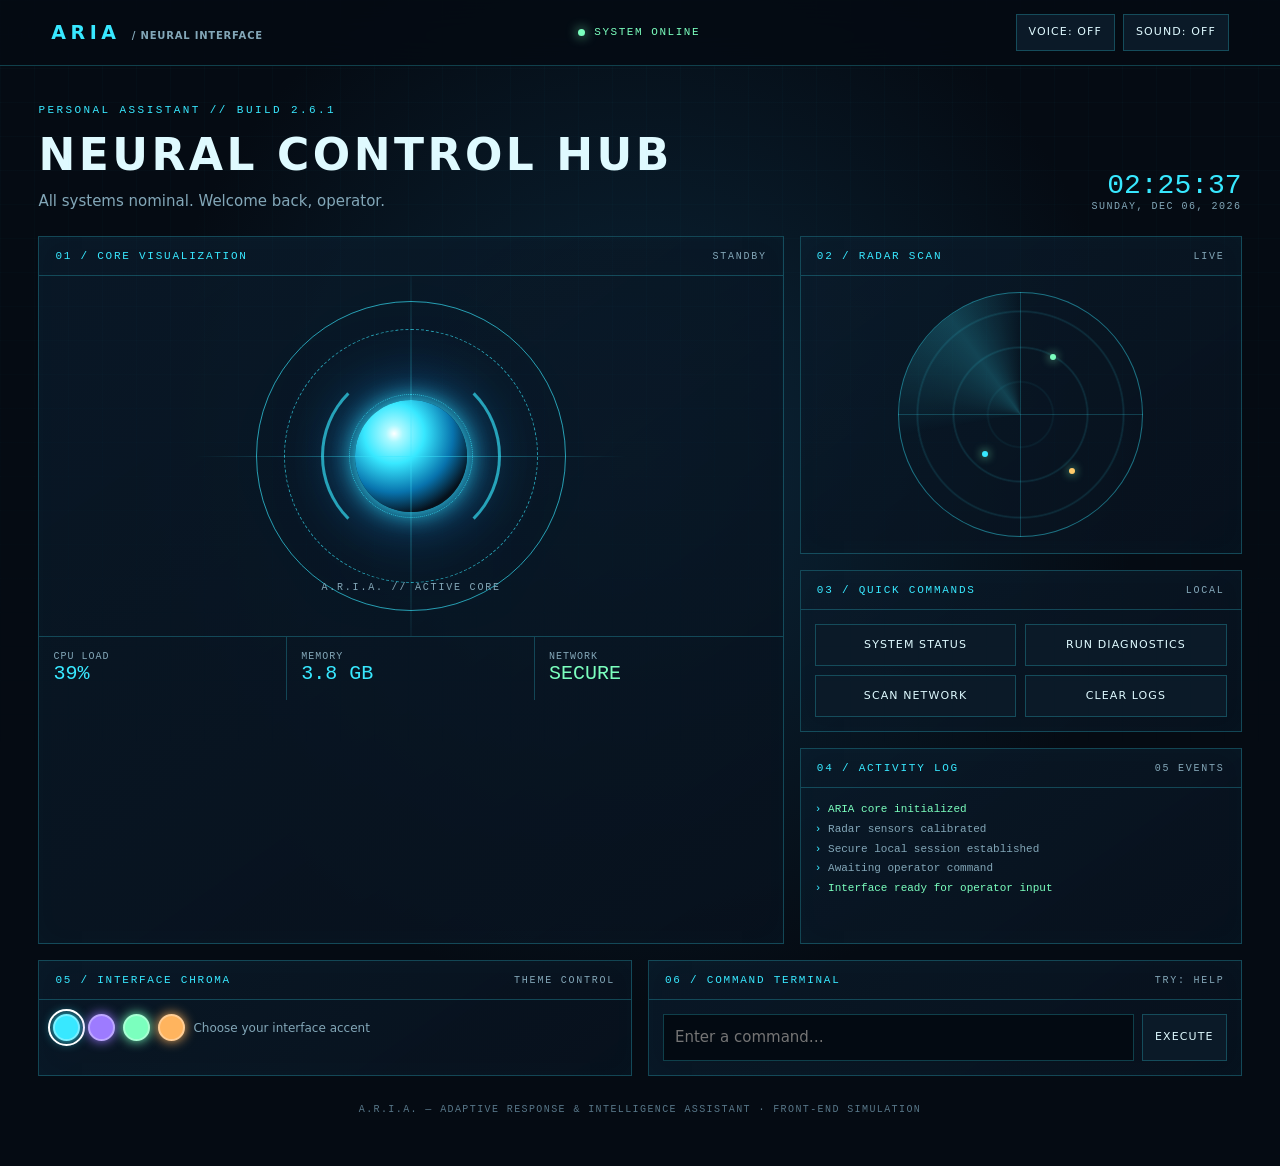
==== projects/aria/index.html @ 25ae06f5 "Add complete ARIA neural interface page" ====
<!doctype html>
<html lang="en">
<head>
<meta charset="utf-8">
<meta name="viewport" content="width=device-width,initial-scale=1">
<meta name="theme-color" content="#050b13">
<title>ARIA — Neural Interface</title>
<style>
:root{--a:#38e8ff;--b:#0a7aff;--bg:#050b13;--panel:rgba(8,22,36,.78);--line:rgba(56,232,255,.24);--muted:#83a7b8;--good:#7bffbe}
*{box-sizing:border-box}html{scroll-behavior:smooth}body{margin:0;min-height:100vh;background:radial-gradient(ellipse at 50% 40%,#0b2639 0,transparent 55%),var(--bg);color:#dffaff;font:15px/1.5 "Segoe UI",system-ui,sans-serif;overflow-x:hidden}body:before{content:"";position:fixed;inset:0;pointer-events:none;background:linear-gradient(rgba(56,232,255,.025) 1px,transparent 1px),linear-gradient(90deg,rgba(56,232,255,.025) 1px,transparent 1px);background-size:34px 34px;mask-image:linear-gradient(to bottom,#000,transparent 90%)}button,input{font:inherit}button{color:inherit;cursor:pointer}a{color:var(--a);text-decoration:none}.top{position:sticky;top:0;z-index:10;display:flex;align-items:center;justify-content:space-between;gap:16px;padding:14px clamp(16px,4vw,54px);border-bottom:1px solid var(--line);background:#050b13d9;backdrop-filter:blur(16px)}.brand{font-weight:900;letter-spacing:.24em;font-size:19px}.brand span{color:var(--a)}.status{display:flex;align-items:center;gap:9px;color:var(--good);font:11px ui-monospace,monospace;letter-spacing:.14em}.dot{width:7px;height:7px;border-radius:50%;background:var(--good);box-shadow:0 0 12px var(--good);animation:blink 1.6s infinite}@keyframes blink{50%{opacity:.3}}.top-actions{display:flex;gap:8px}.btn{border:1px solid var(--line);background:#0b1a28;padding:9px 12px;font-size:11px;letter-spacing:.1em;text-transform:uppercase;transition:.2s}.btn:hover,.btn.active{border-color:var(--a);background:#103044;box-shadow:0 0 18px #38e8ff20}.wrap{max-width:1450px;margin:auto;padding:28px clamp(14px,3vw,42px) 46px}.intro{display:flex;justify-content:space-between;align-items:end;gap:20px;margin:10px 0 24px}.eyebrow{color:var(--a);font:11px ui-monospace,monospace;letter-spacing:.22em}.intro h1{font-size:clamp(26px,4vw,44px);letter-spacing:.08em;margin:6px 0 2px}.intro p{margin:0;color:var(--muted)}.clock{text-align:right;font:clamp(19px,3vw,28px) ui-monospace,monospace;color:var(--a)}.clock small{display:block;color:var(--muted);font-size:10px;letter-spacing:.15em}.layout{display:grid;grid-template-columns:minmax(0,1.35fr) minmax(280px,.8fr);gap:16px}.panel{border:1px solid var(--line);background:linear-gradient(145deg,#0a1b2bc9,#07111de8);box-shadow:inset 0 0 30px #38e8ff05;min-width:0}.ph{display:flex;justify-content:space-between;align-items:center;padding:13px 16px;border-bottom:1px solid var(--line);font:11px ui-monospace,monospace;letter-spacing:.16em;color:var(--a)}.ph span:last-child{color:var(--muted);font-size:10px}.core-area{min-height:360px;display:grid;place-items:center;position:relative;overflow:hidden}.core{width:min(54vw,310px);aspect-ratio:1;border-radius:50%;position:relative;display:grid;place-items:center;filter:drop-shadow(0 0 24px #38e8ff30)}.ring{position:absolute;border:1px solid var(--a);border-radius:50%;inset:0;opacity:.65;animation:spin 24s linear infinite}.r2{inset:9%;border-style:dashed;animation-direction:reverse;animation-duration:19s}.r3{inset:21%;border-width:3px;border-color:transparent var(--a) transparent var(--a);animation-duration:8s}.r4{inset:30%;border-style:dotted;animation-duration:14s}.orb{width:36%;aspect-ratio:1;border-radius:50%;background:radial-gradient(circle at 35% 30%,#fff 0,#aaf8ff 8%,var(--a) 28%,#0873ad 55%,#06111c 76%);box-shadow:0 0 25px var(--a),0 0 75px #0a7aff88;animation:pulse 3s ease-in-out infinite}.cross{position:absolute;width:140%;height:1px;background:linear-gradient(90deg,transparent,var(--a),transparent);opacity:.5}.cross.v{transform:rotate(90deg)}@keyframes spin{to{transform:rotate(360deg)}}@keyframes pulse{50%{transform:scale(1.09);filter:brightness(1.25)}}.core-label{position:absolute;bottom:18px;text-align:center;font:10px ui-monospace,monospace;color:var(--muted);letter-spacing:.18em}.metrics{display:grid;grid-template-columns:repeat(3,1fr);border-top:1px solid var(--line)}.metric{padding:14px;border-right:1px solid var(--line)}.metric:last-child{border:0}.metric small{display:block;color:var(--muted);font:10px ui-monospace,monospace;letter-spacing:.1em}.metric strong{font:20px ui-monospace,monospace;color:var(--a)}.side{display:grid;gap:16px;align-content:start}.radar-wrap{padding:16px;display:grid;place-items:center}.radar{width:min(100%,245px);aspect-ratio:1;border-radius:50%;border:1px solid #38e8ff70;position:relative;overflow:hidden;background:radial-gradient(circle,transparent 18%,#38e8ff10 19%,transparent 20%,transparent 38%,#38e8ff20 39%,transparent 40%,transparent 59%,#38e8ff20 60%,transparent 61%),linear-gradient(90deg,transparent 49.7%,#38e8ff35 50%,transparent 50.3%),linear-gradient(transparent 49.7%,#38e8ff35 50%,transparent 50.3%)}.sweep{position:absolute;inset:0;border-radius:50%;background:conic-gradient(from 0deg,transparent 0 72%,#38e8ff38 90%,transparent 100%);animation:spin 4s linear infinite}.blip{position:absolute;width:6px;height:6px;background:var(--good);border-radius:50%;box-shadow:0 0 10px var(--good)}.blip:nth-child(2){left:62%;top:25%}.blip:nth-child(3){left:34%;top:65%;background:var(--a)}.blip:nth-child(4){left:70%;top:72%;background:#ffca6a}.controls{padding:14px;display:grid;grid-template-columns:1fr 1fr;gap:9px}.controls .btn{min-height:42px}.log{padding:12px 14px;height:155px;overflow:auto;font:11px/1.8 ui-monospace,monospace;color:var(--muted)}.log div:before{content:"› ";color:var(--a)}.log .ok{color:var(--good)}.bottom{display:grid;grid-template-columns:1fr 1fr;gap:16px;margin-top:16px}.theme-row{display:flex;gap:8px;padding:14px;flex-wrap:wrap}.swatch{width:27px;height:27px;border-radius:50%;border:2px solid #ffffff55;background:var(--sw);box-shadow:0 0 12px var(--sw)}.swatch.active{outline:2px solid white;outline-offset:3px}.command{padding:14px;display:flex;gap:8px}.command input{flex:1;min-width:0;background:#030a12;border:1px solid var(--line);padding:11px;color:#e8fcff;outline:none}.command input:focus{border-color:var(--a)}.footer{text-align:center;color:#587789;font:10px ui-monospace,monospace;letter-spacing:.14em;padding:28px 0 0}.toast{position:fixed;bottom:20px;left:50%;transform:translate(-50%,20px);opacity:0;pointer-events:none;background:#102b3b;border:1px solid var(--a);padding:10px 16px;font:12px ui-monospace,monospace;transition:.25s;z-index:20}.toast.show{opacity:1;transform:translate(-50%,0)}@media(max-width:820px){.layout,.bottom{grid-template-columns:1fr}.intro{align-items:start;flex-direction:column}.clock{text-align:left}.core-area{min-height:310px}.core{width:min(65vw,280px)}.status{display:none}}@media(prefers-reduced-motion:reduce){*,*:before,*:after{animation-duration:.01ms!important;animation-iteration-count:1!important;scroll-behavior:auto!important}}
</style>
</head>
<body>
<header class="top"><a class="brand" href="../../index.html">A<span>R</span>IA <span style="font-size:10px;color:#83a7b8;letter-spacing:.08em">/ NEURAL INTERFACE</span></a><div class="status"><i class="dot"></i> SYSTEM ONLINE</div><div class="top-actions"><button class="btn" id="voice">VOICE: OFF</button><button class="btn" id="sound">SOUND: OFF</button></div></header>
<main class="wrap">
<section class="intro"><div><div class="eyebrow">PERSONAL ASSISTANT // BUILD 2.6.1</div><h1>NEURAL CONTROL HUB</h1><p>All systems nominal. Welcome back, operator.</p></div><div class="clock"><span id="time">00:00:00</span><small id="date">INITIALIZING LOCAL CLOCK</small></div></section>
<section class="layout">
<div class="panel"><div class="ph"><span>01 / CORE VISUALIZATION</span><span id="core-status">STANDBY</span></div><div class="core-area"><div class="core"><i class="ring"></i><i class="ring r2"></i><i class="ring r3"></i><i class="ring r4"></i><i class="cross"></i><i class="cross v"></i><div class="orb"></div><div class="core-label">A.R.I.A. // ACTIVE CORE</div></div></div><div class="metrics"><div class="metric"><small>CPU LOAD</small><strong id="cpu">24%</strong></div><div class="metric"><small>MEMORY</small><strong id="mem">3.8 GB</strong></div><div class="metric"><small>NETWORK</small><strong style="color:var(--good)">SECURE</strong></div></div></div>
<aside class="side">
<div class="panel"><div class="ph"><span>02 / RADAR SCAN</span><span>LIVE</span></div><div class="radar-wrap"><div class="radar"><i class="sweep"></i><i class="blip"></i><i class="blip"></i><i class="blip"></i></div></div></div>
<div class="panel"><div class="ph"><span>03 / QUICK COMMANDS</span><span>LOCAL</span></div><div class="controls"><button class="btn" data-cmd="system status">SYSTEM STATUS</button><button class="btn" data-cmd="run diagnostics">RUN DIAGNOSTICS</button><button class="btn" data-cmd="scan network">SCAN NETWORK</button><button class="btn" data-cmd="clear logs">CLEAR LOGS</button></div></div>
<div class="panel"><div class="ph"><span>04 / ACTIVITY LOG</span><span id="log-count">04 EVENTS</span></div><div class="log" id="log"><div class="ok">ARIA core initialized</div><div>Radar sensors calibrated</div><div>Secure local session established</div><div>Awaiting operator command</div></div></div>
</aside>
</section>
<section class="bottom">
<div class="panel"><div class="ph"><span>05 / INTERFACE CHROMA</span><span>THEME CONTROL</span></div><div class="theme-row"><button class="swatch active" style="--sw:#38e8ff" data-color="#38e8ff" aria-label="Cyan theme"></button><button class="swatch" style="--sw:#9d7bff" data-color="#9d7bff" aria-label="Violet theme"></button><button class="swatch" style="--sw:#7bffbe" data-color="#7bffbe" aria-label="Emerald theme"></button><button class="swatch" style="--sw:#ffb45e" data-color="#ffb45e" aria-label="Amber theme"></button><span style="color:var(--muted);font-size:12px;align-self:center">Choose your interface accent</span></div></div>
<div class="panel"><div class="ph"><span>06 / COMMAND TERMINAL</span><span>TRY: HELP</span></div><form class="command" id="cmdform"><input id="cmd" autocomplete="off" placeholder="Enter a command…" aria-label="Command input"><button class="btn" type="submit">EXECUTE</button></form></div>
</section><footer class="footer">A.R.I.A. — ADAPTIVE RESPONSE & INTELLIGENCE ASSISTANT · FRONT-END SIMULATION</footer>
</main><div class="toast" id="toast" role="status"></div>
<script>
(()=>{'use strict';const $=s=>document.querySelector(s);const log=$('#log');let events=4,audio=null,voiceOn=false,recognition=null;
function addLog(msg,ok=false){const row=document.createElement('div');row.textContent=msg;if(ok)row.className='ok';log.appendChild(row);while(log.children.length>30)log.firstChild.remove();log.scrollTop=log.scrollHeight;events++;$('#log-count').textContent=String(log.children.length).padStart(2,'0')+' EVENTS'}
function toast(msg){const t=$('#toast');t.textContent=msg;t.classList.add('show');clearTimeout(toast.timer);toast.timer=setTimeout(()=>t.classList.remove('show'),2300)}
function command(raw){const c=raw.trim().toLowerCase();if(!c)return;if(c==='clear logs'){log.innerHTML='';events=0;$('#log-count').textContent='00 EVENTS';addLog('Log cleared',true);return}if(c==='help'){addLog('Commands: help, system status, run diagnostics, scan network, time, theme cyan/violet/emerald/amber',true);toast('HELP ADDED TO ACTIVITY LOG');return}if(c==='system status'){addLog('All local interface systems operational',true);toast('ALL SYSTEMS NOMINAL');return}if(c==='run diagnostics'){addLog('Diagnostics complete: UI ✓ radar ✓ theme engine ✓',true);toast('DIAGNOSTICS COMPLETE');return}if(c==='scan network'){addLog('Demo scan complete — no network scan performed',true);toast('SIMULATION ONLY: NO NETWORK SCAN');return}if(c==='time'){addLog('Local time: '+new Date().toLocaleTimeString(),true);return}const match=c.match(/^theme (cyan|violet|emerald|amber)$/);if(match){const colors={cyan:'#38e8ff',violet:'#9d7bff',emerald:'#7bffbe',amber:'#ffb45e'};setTheme(colors[match[1]]);addLog('Interface theme changed: '+match[1],true);return}addLog('Unknown command: '+raw+' — type HELP',false);toast('UNKNOWN COMMAND')}
function setTheme(color){document.documentElement.style.setProperty('--a',color);document.querySelectorAll('.swatch').forEach(b=>b.classList.toggle('active',b.dataset.color===color))}
function tick(){const d=new Date();$('#time').textContent=d.toLocaleTimeString('en-GB');$('#date').textContent=d.toLocaleDateString(undefined,{weekday:'long',year:'numeric',month:'short',day:'2-digit'}).toUpperCase();$('#cpu').textContent=(18+Math.floor(Math.random()*28))+'%';$('#mem').textContent=(3.4+Math.random()*.9).toFixed(1)+' GB'}tick();setInterval(tick,1000);
document.querySelectorAll('[data-cmd]').forEach(b=>b.addEventListener('click',()=>command(b.dataset.cmd)));document.querySelectorAll('[data-color]').forEach(b=>b.addEventListener('click',()=>{setTheme(b.dataset.color);addLog('Accent theme updated',true)}));$('#cmdform').addEventListener('submit',e=>{e.preventDefault();const i=$('#cmd');command(i.value);i.value=''});
$('#sound').addEventListener('click',()=>{if(!audio){const AC=window.AudioContext||window.webkitAudioContext;if(!AC){toast('WEB AUDIO NOT SUPPORTED');return}audio=new AC()}if(audio.state==='suspended')audio.resume();const enabled=$('#sound').classList.toggle('active');$('#sound').textContent='SOUND: '+(enabled?'ON':'OFF');if(enabled){const o=audio.createOscillator(),g=audio.createGain();o.type='sine';o.frequency.value=660;g.gain.value=.045;o.connect(g);g.connect(audio.destination);o.start();o.stop(audio.currentTime+.12);addLog('Audio feedback enabled',true)}else addLog('Audio feedback muted')});
$('#voice').addEventListener('click',()=>{const SR=window.SpeechRecognition||window.webkitSpeechRecognition;if(!SR){toast('VOICE INPUT NOT SUPPORTED IN THIS BROWSER');return}if(voiceOn){recognition&&recognition.stop();voiceOn=false;$('#voice').textContent='VOICE: OFF';$('#voice').classList.remove('active');return}recognition=new SR();recognition.lang='en-US';recognition.interimResults=false;recognition.onresult=e=>{const said=e.results[0][0].transcript;$('#cmd').value=said;command(said)};recognition.onerror=()=>toast('VOICE INPUT STOPPED');recognition.onend=()=>{voiceOn=false;$('#voice').textContent='VOICE: OFF';$('#voice').classList.remove('active')};try{recognition.start();voiceOn=true;$('#voice').textContent='VOICE: LISTENING';$('#voice').classList.add('active');addLog('Voice input listening',true)}catch(e){toast('COULD NOT START VOICE INPUT')}});
addLog('Interface ready for operator input',true);
})();
</script>
</body>
</html>
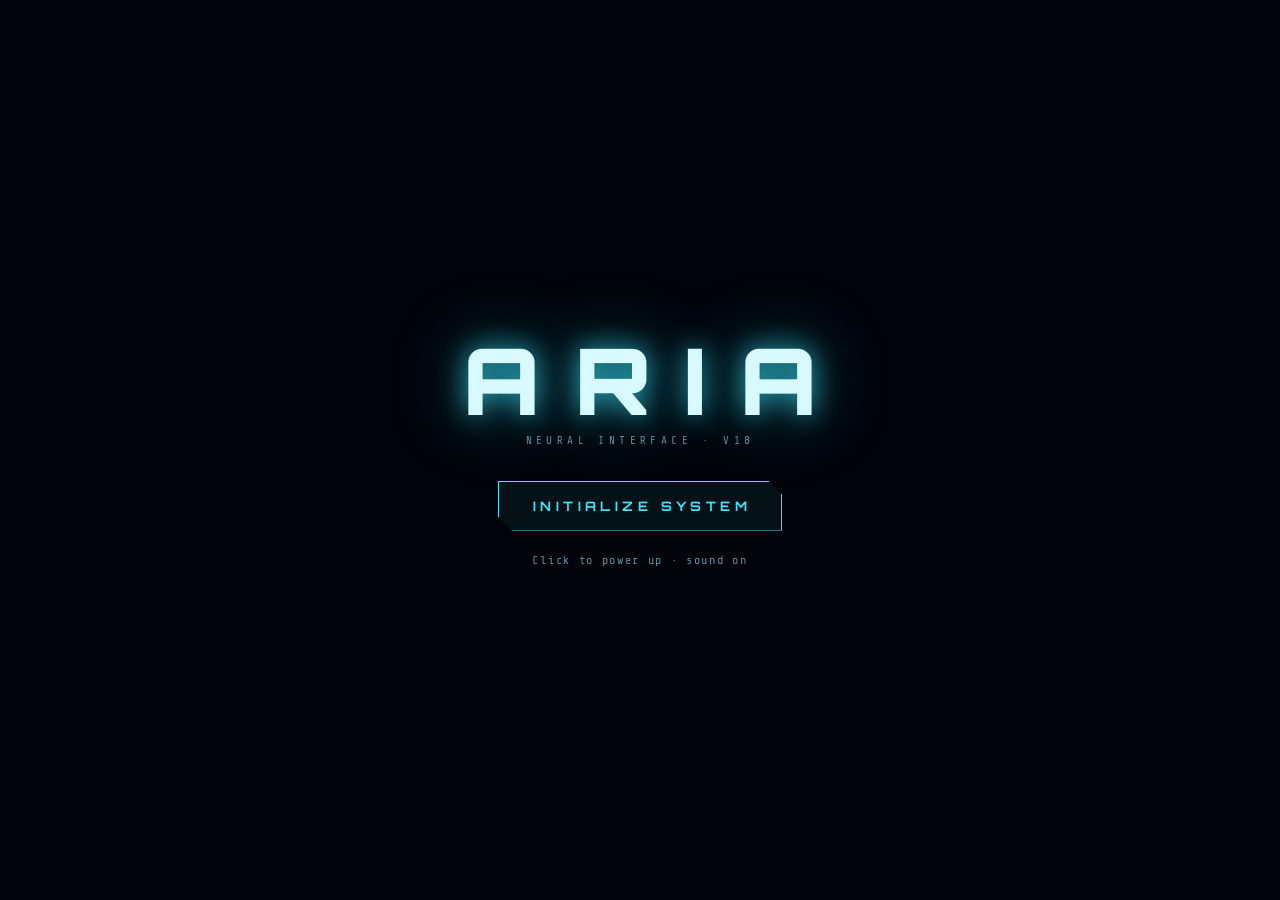
==== commit b062933a: "Replace ARIA project page with full Jarvis HUD source Co-Authored-By: Claude Sonnet 5.5 <noreply@ant" ====
--- a/projects/aria/index.html
+++ b/projects/aria/index.html
@@ -1,44 +1,614 @@
 <!doctype html>
-<html lang="en">
+<html lang="en" data-theme="cyan">
 <head>
 <meta charset="utf-8">
 <meta name="viewport" content="width=device-width,initial-scale=1">
-<meta name="theme-color" content="#050b13">
-<title>ARIA — Neural Interface</title>
+<title>ARIA · Neural Interface</title>
+<link rel="preconnect" href="https://fonts.googleapis.com">
+<link rel="preconnect" href="https://fonts.gstatic.com" crossorigin>
+<link href="https://fonts.googleapis.com/css2?family=Orbitron:wght@500;700;900&family=Rajdhani:wght@400;500;600;700&family=Share+Tech+Mono&display=swap" rel="stylesheet">
 <style>
-:root{--a:#38e8ff;--b:#0a7aff;--bg:#050b13;--panel:rgba(8,22,36,.78);--line:rgba(56,232,255,.24);--muted:#83a7b8;--good:#7bffbe}
-*{box-sizing:border-box}html{scroll-behavior:smooth}body{margin:0;min-height:100vh;background:radial-gradient(ellipse at 50% 40%,#0b2639 0,transparent 55%),var(--bg);color:#dffaff;font:15px/1.5 "Segoe UI",system-ui,sans-serif;overflow-x:hidden}body:before{content:"";position:fixed;inset:0;pointer-events:none;background:linear-gradient(rgba(56,232,255,.025) 1px,transparent 1px),linear-gradient(90deg,rgba(56,232,255,.025) 1px,transparent 1px);background-size:34px 34px;mask-image:linear-gradient(to bottom,#000,transparent 90%)}button,input{font:inherit}button{color:inherit;cursor:pointer}a{color:var(--a);text-decoration:none}.top{position:sticky;top:0;z-index:10;display:flex;align-items:center;justify-content:space-between;gap:16px;padding:14px clamp(16px,4vw,54px);border-bottom:1px solid var(--line);background:#050b13d9;backdrop-filter:blur(16px)}.brand{font-weight:900;letter-spacing:.24em;font-size:19px}.brand span{color:var(--a)}.status{display:flex;align-items:center;gap:9px;color:var(--good);font:11px ui-monospace,monospace;letter-spacing:.14em}.dot{width:7px;height:7px;border-radius:50%;background:var(--good);box-shadow:0 0 12px var(--good);animation:blink 1.6s infinite}@keyframes blink{50%{opacity:.3}}.top-actions{display:flex;gap:8px}.btn{border:1px solid var(--line);background:#0b1a28;padding:9px 12px;font-size:11px;letter-spacing:.1em;text-transform:uppercase;transition:.2s}.btn:hover,.btn.active{border-color:var(--a);background:#103044;box-shadow:0 0 18px #38e8ff20}.wrap{max-width:1450px;margin:auto;padding:28px clamp(14px,3vw,42px) 46px}.intro{display:flex;justify-content:space-between;align-items:end;gap:20px;margin:10px 0 24px}.eyebrow{color:var(--a);font:11px ui-monospace,monospace;letter-spacing:.22em}.intro h1{font-size:clamp(26px,4vw,44px);letter-spacing:.08em;margin:6px 0 2px}.intro p{margin:0;color:var(--muted)}.clock{text-align:right;font:clamp(19px,3vw,28px) ui-monospace,monospace;color:var(--a)}.clock small{display:block;color:var(--muted);font-size:10px;letter-spacing:.15em}.layout{display:grid;grid-template-columns:minmax(0,1.35fr) minmax(280px,.8fr);gap:16px}.panel{border:1px solid var(--line);background:linear-gradient(145deg,#0a1b2bc9,#07111de8);box-shadow:inset 0 0 30px #38e8ff05;min-width:0}.ph{display:flex;justify-content:space-between;align-items:center;padding:13px 16px;border-bottom:1px solid var(--line);font:11px ui-monospace,monospace;letter-spacing:.16em;color:var(--a)}.ph span:last-child{color:var(--muted);font-size:10px}.core-area{min-height:360px;display:grid;place-items:center;position:relative;overflow:hidden}.core{width:min(54vw,310px);aspect-ratio:1;border-radius:50%;position:relative;display:grid;place-items:center;filter:drop-shadow(0 0 24px #38e8ff30)}.ring{position:absolute;border:1px solid var(--a);border-radius:50%;inset:0;opacity:.65;animation:spin 24s linear infinite}.r2{inset:9%;border-style:dashed;animation-direction:reverse;animation-duration:19s}.r3{inset:21%;border-width:3px;border-color:transparent var(--a) transparent var(--a);animation-duration:8s}.r4{inset:30%;border-style:dotted;animation-duration:14s}.orb{width:36%;aspect-ratio:1;border-radius:50%;background:radial-gradient(circle at 35% 30%,#fff 0,#aaf8ff 8%,var(--a) 28%,#0873ad 55%,#06111c 76%);box-shadow:0 0 25px var(--a),0 0 75px #0a7aff88;animation:pulse 3s ease-in-out infinite}.cross{position:absolute;width:140%;height:1px;background:linear-gradient(90deg,transparent,var(--a),transparent);opacity:.5}.cross.v{transform:rotate(90deg)}@keyframes spin{to{transform:rotate(360deg)}}@keyframes pulse{50%{transform:scale(1.09);filter:brightness(1.25)}}.core-label{position:absolute;bottom:18px;text-align:center;font:10px ui-monospace,monospace;color:var(--muted);letter-spacing:.18em}.metrics{display:grid;grid-template-columns:repeat(3,1fr);border-top:1px solid var(--line)}.metric{padding:14px;border-right:1px solid var(--line)}.metric:last-child{border:0}.metric small{display:block;color:var(--muted);font:10px ui-monospace,monospace;letter-spacing:.1em}.metric strong{font:20px ui-monospace,monospace;color:var(--a)}.side{display:grid;gap:16px;align-content:start}.radar-wrap{padding:16px;display:grid;place-items:center}.radar{width:min(100%,245px);aspect-ratio:1;border-radius:50%;border:1px solid #38e8ff70;position:relative;overflow:hidden;background:radial-gradient(circle,transparent 18%,#38e8ff10 19%,transparent 20%,transparent 38%,#38e8ff20 39%,transparent 40%,transparent 59%,#38e8ff20 60%,transparent 61%),linear-gradient(90deg,transparent 49.7%,#38e8ff35 50%,transparent 50.3%),linear-gradient(transparent 49.7%,#38e8ff35 50%,transparent 50.3%)}.sweep{position:absolute;inset:0;border-radius:50%;background:conic-gradient(from 0deg,transparent 0 72%,#38e8ff38 90%,transparent 100%);animation:spin 4s linear infinite}.blip{position:absolute;width:6px;height:6px;background:var(--good);border-radius:50%;box-shadow:0 0 10px var(--good)}.blip:nth-child(2){left:62%;top:25%}.blip:nth-child(3){left:34%;top:65%;background:var(--a)}.blip:nth-child(4){left:70%;top:72%;background:#ffca6a}.controls{padding:14px;display:grid;grid-template-columns:1fr 1fr;gap:9px}.controls .btn{min-height:42px}.log{padding:12px 14px;height:155px;overflow:auto;font:11px/1.8 ui-monospace,monospace;color:var(--muted)}.log div:before{content:"› ";color:var(--a)}.log .ok{color:var(--good)}.bottom{display:grid;grid-template-columns:1fr 1fr;gap:16px;margin-top:16px}.theme-row{display:flex;gap:8px;padding:14px;flex-wrap:wrap}.swatch{width:27px;height:27px;border-radius:50%;border:2px solid #ffffff55;background:var(--sw);box-shadow:0 0 12px var(--sw)}.swatch.active{outline:2px solid white;outline-offset:3px}.command{padding:14px;display:flex;gap:8px}.command input{flex:1;min-width:0;background:#030a12;border:1px solid var(--line);padding:11px;color:#e8fcff;outline:none}.command input:focus{border-color:var(--a)}.footer{text-align:center;color:#587789;font:10px ui-monospace,monospace;letter-spacing:.14em;padding:28px 0 0}.toast{position:fixed;bottom:20px;left:50%;transform:translate(-50%,20px);opacity:0;pointer-events:none;background:#102b3b;border:1px solid var(--a);padding:10px 16px;font:12px ui-monospace,monospace;transition:.25s;z-index:20}.toast.show{opacity:1;transform:translate(-50%,0)}@media(max-width:820px){.layout,.bottom{grid-template-columns:1fr}.intro{align-items:start;flex-direction:column}.clock{text-align:left}.core-area{min-height:310px}.core{width:min(65vw,280px)}.status{display:none}}@media(prefers-reduced-motion:reduce){*,*:before,*:after{animation-duration:.01ms!important;animation-iteration-count:1!important;scroll-behavior:auto!important}}
+:root{
+  --c1:#38e8ff;--c2:#0a7aff;--c3:#d8f9ff;--rgb:56,232,255;
+  --bg:#02060d;--ink:#d8f6ff;--dim:#5f8da0;--panel:rgba(4,18,30,.62);
+  --fd:'Orbitron','Segoe UI',system-ui,sans-serif;
+  --fb:'Rajdhani','Segoe UI',system-ui,sans-serif;
+  --fm:'Share Tech Mono',ui-monospace,Consolas,'Liberation Mono',monospace;
+}
+html[data-theme=amber]{--c1:#ffb43a;--c2:#ff5a2a;--c3:#fff1b8;--rgb:255,180,58;--bg:#0a0502;--ink:#ffefd6;--dim:#a07a4d;--panel:rgba(26,12,4,.62)}
+html[data-theme=emerald]{--c1:#45ffb0;--c2:#14b8a6;--c3:#dcffef;--rgb:69,255,176;--bg:#020a07;--ink:#dcffef;--dim:#4f8f78;--panel:rgba(3,22,16,.62)}
+html[data-theme=crimson]{--c1:#ff4d5e;--c2:#ff9a3d;--c3:#ffd9dc;--rgb:255,77,94;--bg:#0a0305;--ink:#ffe3e6;--dim:#a2616a;--panel:rgba(28,6,10,.62)}
+*{box-sizing:border-box;margin:0}
+html,body{height:100%}
+body{background:var(--bg);color:var(--ink);font-family:var(--fb);font-size:16px;overflow:hidden;-webkit-font-smoothing:antialiased;transition:background .8s}
+body:before{content:"";position:fixed;inset:0;z-index:-3;background:radial-gradient(900px 600px at 50% 46%,rgba(var(--rgb),.13),transparent 65%),radial-gradient(1200px 800px at 50% 120%,rgba(var(--rgb),.08),transparent 60%)}
+#bgc{position:fixed;inset:0;width:100%;height:100%;z-index:-2;pointer-events:none}
+.grid{position:fixed;inset:0;z-index:-2;pointer-events:none;background-image:linear-gradient(rgba(var(--rgb),.05) 1px,transparent 1px),linear-gradient(90deg,rgba(var(--rgb),.05) 1px,transparent 1px);background-size:48px 48px;-webkit-mask-image:radial-gradient(ellipse at center,#000 20%,transparent 75%);mask-image:radial-gradient(ellipse at center,#000 20%,transparent 75%);animation:gridmove 14s linear infinite}
+@keyframes gridmove{to{background-position:48px 48px,48px 48px}}
+.vig{position:fixed;inset:0;z-index:40;pointer-events:none;background:radial-gradient(ellipse at center,transparent 55%,rgba(0,0,0,.62))}
+.scan{position:fixed;inset:0;z-index:41;pointer-events:none;opacity:.5;background:repeating-linear-gradient(0deg,rgba(0,0,0,.22) 0 1px,transparent 1px 3px)}
+.scan:after{content:"";position:absolute;left:0;right:0;height:140px;top:-140px;background:linear-gradient(180deg,transparent,rgba(var(--rgb),.07),transparent);animation:scanline 7s linear infinite}
+@keyframes scanline{to{top:100%}}
+.frame i{position:fixed;width:46px;height:46px;z-index:42;pointer-events:none;border:2px solid var(--c1);filter:drop-shadow(0 0 6px var(--c1));opacity:.85}
+.frame .tl{left:10px;top:10px;border-right:0;border-bottom:0}.frame .tr{right:10px;top:10px;border-left:0;border-bottom:0}
+.frame .bl{left:10px;bottom:10px;border-right:0;border-top:0}.frame .br{right:10px;bottom:10px;border-left:0;border-top:0}
+
+/* boot */
+#boot{position:fixed;inset:0;z-index:100;background:#01040a;display:grid;place-items:center;transition:opacity 1s ease,visibility 1s}
+#boot.gone{opacity:0;visibility:hidden;pointer-events:none}
+.bwrap{text-align:center;width:min(520px,88vw)}
+.blogo{font:900 clamp(44px,9vw,92px)/1 var(--fd);letter-spacing:.38em;padding-left:.38em;color:var(--c3);text-shadow:0 0 28px rgba(var(--rgb),.8),0 0 80px rgba(var(--rgb),.4);animation:flick 3.2s infinite}
+@keyframes flick{0%,92%,100%{opacity:1}93%{opacity:.5}94%{opacity:1}96%{opacity:.7}}
+.bsub{font:500 11px var(--fm);letter-spacing:.4em;color:var(--dim);margin:8px 0 34px;text-transform:uppercase}
+#init{font:700 13px var(--fd);letter-spacing:.34em;padding:16px 30px 16px 34px;color:var(--c1);background:rgba(var(--rgb),.06);border:1px solid var(--c1);cursor:pointer;position:relative;clip-path:polygon(0 0,calc(100% - 14px) 0,100% 14px,100% 100%,14px 100%,0 calc(100% - 14px));animation:pulseb 2s ease-in-out infinite;transition:background .2s,color .2s}
+#init:hover{background:var(--c1);color:#001018}
+@keyframes pulseb{50%{box-shadow:0 0 30px rgba(var(--rgb),.5)}}
+#blog{display:none;text-align:left;font:13px/1.9 var(--fm);color:var(--c1);min-height:200px;margin-top:6px}
+#blog div{opacity:0;animation:fadel .3s forwards}
+#blog b{color:#7dffb0;font-weight:400}
+@keyframes fadel{to{opacity:1}}
+.bbar{display:none;height:3px;background:rgba(var(--rgb),.15);margin-top:14px}
+.bbar i{display:block;height:100%;width:0;background:var(--c1);box-shadow:0 0 14px var(--c1)}
+.bhint{margin-top:22px;font:12px var(--fm);color:var(--dim);letter-spacing:.14em}
+
+/* hud shell */
+.hud{height:100vh;height:100dvh;display:flex;flex-direction:column;padding:18px 26px 16px;gap:12px;opacity:0;visibility:hidden}
+.hud.in{opacity:1;visibility:visible}
+.top{display:flex;align-items:center;gap:18px;padding:0 6px;height:46px;flex:none}
+.brand{display:flex;align-items:baseline;gap:12px}
+.brand b{font:900 22px var(--fd);letter-spacing:.3em;color:var(--c3);text-shadow:0 0 14px rgba(var(--rgb),.7)}
+.brand span{font:11px var(--fm);letter-spacing:.3em;color:var(--dim)}
+.top .mid{flex:1;height:1px;background:linear-gradient(90deg,rgba(var(--rgb),.6),rgba(var(--rgb),.05));position:relative}
+.top .mid:after{content:"";position:absolute;left:0;top:-1px;width:70px;height:3px;background:var(--c1);box-shadow:0 0 12px var(--c1);animation:slide 4s ease-in-out infinite alternate}
+@keyframes slide{to{left:calc(100% - 70px)}}
+.clock{font:700 20px var(--fd);letter-spacing:.14em;color:var(--c1);text-shadow:0 0 10px rgba(var(--rgb),.6)}
+.date{font:12px var(--fm);color:var(--dim);letter-spacing:.2em;text-align:right}
+.ctl{display:flex;align-items:center;gap:8px}
+.tbtn{font:600 11px var(--fd);letter-spacing:.16em;color:var(--c1);background:rgba(var(--rgb),.06);border:1px solid rgba(var(--rgb),.4);padding:7px 11px;cursor:pointer;transition:.2s;text-transform:uppercase}
+.tbtn:hover{background:rgba(var(--rgb),.22);box-shadow:0 0 14px rgba(var(--rgb),.4)}
+.tbtn.off{color:var(--dim);border-color:rgba(var(--rgb),.18)}
+input[type=range]{-webkit-appearance:none;appearance:none;width:80px;height:3px;background:rgba(var(--rgb),.25);outline:none}
+input[type=range]::-webkit-slider-thumb{-webkit-appearance:none;width:12px;height:12px;background:var(--c1);box-shadow:0 0 10px var(--c1);cursor:pointer}
+input[type=range]::-moz-range-thumb{width:12px;height:12px;border:0;border-radius:0;background:var(--c1);box-shadow:0 0 10px var(--c1)}
+.dots{display:flex;gap:6px}
+.dots i{width:14px;height:14px;cursor:pointer;border:1px solid transparent;transition:.2s}
+.dots i.act,.dots i:hover{border-color:#fff;transform:scale(1.15)}
+.dots i[data-t=cyan]{background:#38e8ff}.dots i[data-t=amber]{background:#ffb43a}.dots i[data-t=emerald]{background:#45ffb0}.dots i[data-t=crimson]{background:#ff4d5e}
+
+.main{flex:1;min-height:0;display:grid;grid-template-columns:minmax(250px,320px) minmax(0,1fr) minmax(250px,320px);gap:16px}
+.col{display:flex;flex-direction:column;gap:12px;min-height:0;overflow-y:auto;overflow-x:hidden;scrollbar-width:none;padding:2px}
+.col::-webkit-scrollbar{display:none}
+.panel{position:relative;flex:none;padding:12px 14px 12px;background:linear-gradient(180deg,rgba(var(--rgb),.08),transparent 45%),var(--panel);border:1px solid rgba(var(--rgb),.28);backdrop-filter:blur(8px);-webkit-backdrop-filter:blur(8px);clip-path:polygon(0 0,calc(100% - 16px) 0,100% 16px,100% 100%,16px 100%,0 calc(100% - 16px))}
+.panel:before{content:"";position:absolute;left:0;top:0;width:34px;height:2px;background:var(--c1);box-shadow:0 0 10px var(--c1)}
+.panel.grow{flex:1;min-height:150px;display:flex;flex-direction:column}
+.ph{display:flex;justify-content:space-between;align-items:center;font:700 10.5px var(--fd);letter-spacing:.28em;color:var(--c1);margin-bottom:10px;text-transform:uppercase}
+.ph small{font:11px var(--fm);letter-spacing:.1em;color:var(--dim)}
+.hud.in .panel{animation:panelin .9s cubic-bezier(.2,.8,.2,1) both;animation-delay:calc(var(--i,0)*.13s + .15s)}
+@keyframes panelin{from{opacity:0;transform:translateX(var(--dx,-30px)) scale(.94);filter:blur(6px)}}
+.col.right .panel{--dx:30px}
+.hud.in .top,.hud.in .cmd{animation:fadedown .8s ease both}
+.hud.in .cmd{animation-name:fadeup;animation-delay:.5s}
+@keyframes fadedown{from{opacity:0;transform:translateY(-16px)}}
+@keyframes fadeup{from{opacity:0;transform:translateY(16px)}}
+
+.gauges{display:grid;grid-template-columns:repeat(4,1fr);gap:6px}
+.g{position:relative;text-align:center}
+.g svg{width:100%;transform:rotate(-90deg);display:block}
+.g circle{fill:none;stroke-width:5}
+.g .bg{stroke:rgba(var(--rgb),.14)}
+.g .fg{stroke:var(--c1);stroke-linecap:round;stroke-dasharray:213.6;stroke-dashoffset:213.6;filter:drop-shadow(0 0 4px var(--c1));transition:stroke-dashoffset .9s ease}
+.g b{position:absolute;left:0;right:0;top:27%;font:700 14px var(--fd);color:var(--c3)}
+.g span{font:600 10px var(--fd);letter-spacing:.14em;color:var(--dim)}
+.rows{font:13px/1.85 var(--fm);color:var(--ink)}
+.rows div{display:flex;justify-content:space-between;border-bottom:1px dashed rgba(var(--rgb),.14)}
+.rows div span:first-child{color:var(--dim)}
+.rows div span:last-child{color:var(--c1)}
+#spark{width:100%;height:56px;display:block;margin-top:8px}
+.mods{list-style:none;padding:0;font:600 13.5px var(--fb);letter-spacing:.08em}
+.mods li{display:flex;align-items:center;gap:10px;padding:4px 0;color:var(--ink)}
+.mods li:before{content:"";width:8px;height:8px;background:var(--c1);box-shadow:0 0 8px var(--c1);animation:blink 2.4s ease-in-out infinite}
+.mods li:nth-child(2n):before{animation-delay:.6s}.mods li:nth-child(3n):before{animation-delay:1.2s}
+.mods li em{margin-left:auto;font:11px var(--fm);font-style:normal;color:#7dffb0}
+@keyframes blink{50%{opacity:.25}}
+.foot{font:11px var(--fm);color:var(--dim);margin-top:6px}
+
+.center{position:relative;display:flex;flex-direction:column;align-items:center;justify-content:center;min-height:0;gap:4px}
+.reactor{position:relative;width:min(100%,calc(100vh - 250px),680px);aspect-ratio:1;max-height:100%}
+.reactor svg,.reactor canvas{position:absolute;inset:0;width:100%;height:100%}
+.hud.in .reactor{animation:reactorin 1.6s cubic-bezier(.2,.8,.2,1) both .1s}
+@keyframes reactorin{from{opacity:0;transform:scale(.55) rotate(-40deg);filter:blur(12px)}}
+.ring{fill:none;stroke:var(--c1);filter:drop-shadow(0 0 5px rgba(var(--rgb),.8))}
+.spin{transform-box:fill-box;transform-origin:center;animation:spin 60s linear infinite}
+.spin.rev{animation-direction:reverse}
+.s20{animation-duration:20s}.s30{animation-duration:30s}.s45{animation-duration:45s}.s80{animation-duration:80s}.s140{animation-duration:140s}
+@keyframes spin{to{transform:rotate(360deg)}}
+.core{animation:corepulse 3.6s ease-in-out infinite;transform-box:fill-box;transform-origin:center}
+@keyframes corepulse{50%{transform:scale(1.06);filter:brightness(1.25)}}
+.rtext{position:absolute;inset:0;display:grid;place-content:center;text-align:center;pointer-events:none}
+.rtext b{font:900 clamp(22px,3.4vw,40px) var(--fd);letter-spacing:.42em;padding-left:.42em;color:#fff;text-shadow:0 0 18px var(--c1),0 0 40px var(--c1)}
+.rtext span{font:12px var(--fm);letter-spacing:.3em;color:#fff;margin-top:8px;text-transform:uppercase;text-shadow:0 0 6px #000,0 0 14px #000,0 0 3px #000}
+.greet{text-align:center;font:600 clamp(13px,1.4vw,17px) var(--fd);letter-spacing:.3em;color:var(--c1);text-transform:uppercase;text-shadow:0 0 12px rgba(var(--rgb),.6);min-height:24px}
+.greet small{display:block;font:12px var(--fm);letter-spacing:.2em;color:var(--dim);margin-top:4px;text-transform:none}
+
+canvas.cv{width:100%;display:block}
+#radar,#holo{aspect-ratio:1;max-height:210px;margin:0 auto}
+.panel.holo.pop{animation:holopop 1.2s ease}
+@keyframes holopop{30%{box-shadow:0 0 40px rgba(var(--rgb),.7)}}
+#log{flex:1;min-height:0;overflow-y:auto;font:13.5px/1.55 var(--fm);padding-right:4px;scrollbar-width:thin;scrollbar-color:rgba(var(--rgb),.4) transparent}
+#log .ln{margin-bottom:6px;word-wrap:break-word}
+#log .who{color:var(--c1)}
+#log .u .who{color:#ffd36a}
+#log .u{color:var(--dim)}
+
+.cmd{flex:none;display:flex;align-items:center;gap:12px;padding:10px 14px;background:linear-gradient(180deg,rgba(var(--rgb),.08),transparent),var(--panel);border:1px solid rgba(var(--rgb),.3);backdrop-filter:blur(8px);position:relative;clip-path:polygon(0 0,calc(100% - 14px) 0,100% 14px,100% 100%,14px 100%,0 calc(100% - 14px))}
+.cmd .pr{font:700 16px var(--fd);color:var(--c1)}
+#cin{flex:1;min-width:0;background:transparent;border:0;outline:0;color:var(--c3);font:17px var(--fm);letter-spacing:.06em;caret-color:var(--c1)}
+#cin::placeholder{color:var(--dim)}
+.chips{display:flex;gap:6px;flex-wrap:wrap}
+.chip{font:600 11px var(--fd);letter-spacing:.14em;padding:7px 11px;color:var(--c1);background:rgba(var(--rgb),.05);border:1px solid rgba(var(--rgb),.35);cursor:pointer;transition:.2s}
+.chip:hover{background:var(--c1);color:#00131a;box-shadow:0 0 16px rgba(var(--rgb),.6)}
+.mic{width:40px;height:40px;flex:none;display:grid;place-items:center;border:1px solid var(--c1);background:rgba(var(--rgb),.07);cursor:pointer;color:var(--c1);position:relative;border-radius:50%;transition:.2s}
+.mic svg{width:18px;height:18px}
+.mic:hover{background:rgba(var(--rgb),.25)}
+.mic.on{background:var(--c1);color:#00131a;animation:micp 1.1s ease-in-out infinite}
+@keyframes micp{50%{box-shadow:0 0 0 10px rgba(var(--rgb),.0),0 0 24px var(--c1)}}
+
+body.alert{--c1:#ff3040;--rgb:255,48,64;--c3:#ffd0d4}
+body.alert:after{content:"";position:fixed;inset:0;z-index:60;pointer-events:none;box-shadow:inset 0 0 140px rgba(255,30,50,.65);animation:alertf .7s ease-in-out infinite alternate}
+@keyframes alertf{from{opacity:.2}to{opacity:1}}
+#toast{position:fixed;left:50%;bottom:92px;transform:translate(-50%,20px);opacity:0;z-index:90;padding:10px 20px;background:rgba(2,12,20,.92);border:1px solid var(--c1);color:var(--c3);font:13px var(--fm);letter-spacing:.1em;transition:.4s;pointer-events:none}
+#toast.show{opacity:1;transform:translate(-50%,0)}
+
+@media(max-height:840px) and (min-width:1181px){#radar,#holo{max-height:132px}.gauges{gap:2px}.panel{padding:10px 12px}.mods li{padding:2px 0}.rows{line-height:1.6}.reactor{width:min(100%,calc(100vh - 220px),680px)}}
+@media(max-width:1180px){
+  body{overflow:auto}
+  .hud{height:auto;min-height:100dvh}
+  .main{grid-template-columns:1fr 1fr;display:grid}
+  .center{grid-column:1/-1;order:-1}
+  .reactor{width:min(92vw,560px)}
+  .col{overflow:visible}
+}
+@media(max-width:760px){
+  .hud{padding:14px 12px}
+  .main{grid-template-columns:1fr}
+  .top{height:auto;flex-wrap:wrap;gap:10px}.top .mid,.date{display:none}
+  .ctl{flex-wrap:wrap}
+  .cmd{flex-wrap:wrap}.chips{order:3;width:100%}
+  .brand span{display:none}
+}
+@media(prefers-reduced-motion:reduce){*,*:before,*:after{animation-duration:.01ms!important;animation-iteration-count:1!important;transition-duration:.01ms!important}}
 </style>
 </head>
 <body>
-<header class="top"><a class="brand" href="../../index.html">A<span>R</span>IA <span style="font-size:10px;color:#83a7b8;letter-spacing:.08em">/ NEURAL INTERFACE</span></a><div class="status"><i class="dot"></i> SYSTEM ONLINE</div><div class="top-actions"><button class="btn" id="voice">VOICE: OFF</button><button class="btn" id="sound">SOUND: OFF</button></div></header>
-<main class="wrap">
-<section class="intro"><div><div class="eyebrow">PERSONAL ASSISTANT // BUILD 2.6.1</div><h1>NEURAL CONTROL HUB</h1><p>All systems nominal. Welcome back, operator.</p></div><div class="clock"><span id="time">00:00:00</span><small id="date">INITIALIZING LOCAL CLOCK</small></div></section>
-<section class="layout">
-<div class="panel"><div class="ph"><span>01 / CORE VISUALIZATION</span><span id="core-status">STANDBY</span></div><div class="core-area"><div class="core"><i class="ring"></i><i class="ring r2"></i><i class="ring r3"></i><i class="ring r4"></i><i class="cross"></i><i class="cross v"></i><div class="orb"></div><div class="core-label">A.R.I.A. // ACTIVE CORE</div></div></div><div class="metrics"><div class="metric"><small>CPU LOAD</small><strong id="cpu">24%</strong></div><div class="metric"><small>MEMORY</small><strong id="mem">3.8 GB</strong></div><div class="metric"><small>NETWORK</small><strong style="color:var(--good)">SECURE</strong></div></div></div>
-<aside class="side">
-<div class="panel"><div class="ph"><span>02 / RADAR SCAN</span><span>LIVE</span></div><div class="radar-wrap"><div class="radar"><i class="sweep"></i><i class="blip"></i><i class="blip"></i><i class="blip"></i></div></div></div>
-<div class="panel"><div class="ph"><span>03 / QUICK COMMANDS</span><span>LOCAL</span></div><div class="controls"><button class="btn" data-cmd="system status">SYSTEM STATUS</button><button class="btn" data-cmd="run diagnostics">RUN DIAGNOSTICS</button><button class="btn" data-cmd="scan network">SCAN NETWORK</button><button class="btn" data-cmd="clear logs">CLEAR LOGS</button></div></div>
-<div class="panel"><div class="ph"><span>04 / ACTIVITY LOG</span><span id="log-count">04 EVENTS</span></div><div class="log" id="log"><div class="ok">ARIA core initialized</div><div>Radar sensors calibrated</div><div>Secure local session established</div><div>Awaiting operator command</div></div></div>
-</aside>
-</section>
-<section class="bottom">
-<div class="panel"><div class="ph"><span>05 / INTERFACE CHROMA</span><span>THEME CONTROL</span></div><div class="theme-row"><button class="swatch active" style="--sw:#38e8ff" data-color="#38e8ff" aria-label="Cyan theme"></button><button class="swatch" style="--sw:#9d7bff" data-color="#9d7bff" aria-label="Violet theme"></button><button class="swatch" style="--sw:#7bffbe" data-color="#7bffbe" aria-label="Emerald theme"></button><button class="swatch" style="--sw:#ffb45e" data-color="#ffb45e" aria-label="Amber theme"></button><span style="color:var(--muted);font-size:12px;align-self:center">Choose your interface accent</span></div></div>
-<div class="panel"><div class="ph"><span>06 / COMMAND TERMINAL</span><span>TRY: HELP</span></div><form class="command" id="cmdform"><input id="cmd" autocomplete="off" placeholder="Enter a command…" aria-label="Command input"><button class="btn" type="submit">EXECUTE</button></form></div>
-</section><footer class="footer">A.R.I.A. — ADAPTIVE RESPONSE & INTELLIGENCE ASSISTANT · FRONT-END SIMULATION</footer>
-</main><div class="toast" id="toast" role="status"></div>
+<canvas id="bgc"></canvas>
+<div class="grid"></div><div class="vig"></div><div class="scan"></div>
+<div class="frame"><i class="tl"></i><i class="tr"></i><i class="bl"></i><i class="br"></i></div>
+
+<div id="boot">
+  <div class="bwrap">
+    <div class="blogo">ARIA</div>
+    <div class="bsub">Neural interface &middot; v18</div>
+    <button id="init" type="button">INITIALIZE SYSTEM</button>
+    <div class="bhint" id="bhint">Click to power up &middot; sound on</div>
+    <div id="blog"></div>
+    <div class="bbar" id="bbar"><i></i></div>
+  </div>
+</div>
+
+<div class="hud" id="hud">
+  <header class="top">
+    <div class="brand"><b>ARIA</b><span>NEURAL INTERFACE</span></div>
+    <div class="mid"></div>
+    <div><div class="clock" id="clock">00:00:00</div><div class="date" id="date">--</div></div>
+    <div class="ctl">
+      <button class="tbtn" id="bSnd" type="button" data-snd>SND ON</button>
+      <input type="range" id="vol" min="0" max="100" value="60" aria-label="Volume">
+      <button class="tbtn" id="bVoice" type="button" data-snd>VOICE ON</button>
+      <button class="tbtn" id="bAmb" type="button" data-snd>AMBIENT ON</button>
+      <div class="dots" id="dots"><i data-t="cyan" class="act" title="Cyan"></i><i data-t="amber" title="Amber"></i><i data-t="emerald" title="Emerald"></i><i data-t="crimson" title="Crimson"></i></div>
+      <button class="tbtn" id="bFs" type="button" data-snd>FULL</button>
+    </div>
+  </header>
+
+  <main class="main">
+    <section class="col left">
+      <div class="panel" style="--i:0"><div class="ph">System core <small>LIVE + SIM*</small></div>
+        <div class="gauges" id="gauges">
+          <div class="g" data-k="cpu"><svg viewBox="0 0 80 80"><circle class="bg" cx="40" cy="40" r="34"/><circle class="fg" cx="40" cy="40" r="34"/></svg><b>0</b><span>CPU*</span></div>
+          <div class="g" data-k="mem"><svg viewBox="0 0 80 80"><circle class="bg" cx="40" cy="40" r="34"/><circle class="fg" cx="40" cy="40" r="34"/></svg><b>0</b><span>MEM*</span></div>
+          <div class="g" data-k="net"><svg viewBox="0 0 80 80"><circle class="bg" cx="40" cy="40" r="34"/><circle class="fg" cx="40" cy="40" r="34"/></svg><b>0</b><span>NET*</span></div>
+          <div class="g" data-k="pwr"><svg viewBox="0 0 80 80"><circle class="bg" cx="40" cy="40" r="34"/><circle class="fg" cx="40" cy="40" r="34"/></svg><b>0</b><span>PWR</span></div>
+        </div>
+        <canvas id="spark" class="cv"></canvas>
+      </div>
+      <div class="panel" style="--i:1"><div class="ph">Telemetry <small id="tz">--</small></div>
+        <div class="rows" id="rows"></div>
+        <div class="foot">* simulated values</div>
+      </div>
+      <div class="panel" style="--i:2"><div class="ph">Diagnostics <small>7/7</small></div>
+        <ul class="mods">
+          <li>Neural core<em>ONLINE</em></li><li>Audio synth<em>ONLINE</em></li><li>Voice engine<em id="mVoice">ONLINE</em></li>
+          <li>Hologram<em>ONLINE</em></li><li>Memory bank<em>ONLINE</em></li><li>Security<em>ARMED</em></li><li>Uplink<em id="mNet">ONLINE</em></li>
+        </ul>
+      </div>
+    </section>
+
+    <section class="center">
+      <div class="reactor" id="reactor">
+        <svg viewBox="-300 -300 600 600" aria-hidden="true">
+          <defs>
+            <radialGradient id="coreg"><stop offset="0" stop-color="#fff"/><stop offset=".25" stop-color="var(--c3)"/><stop offset=".6" stop-color="var(--c1)"/><stop offset="1" stop-color="var(--c2)" stop-opacity=".1"/></radialGradient>
+          </defs>
+          <g class="spin s140"><circle class="ring" r="288" stroke-width="1" stroke-dasharray="2 8" opacity=".6"/></g>
+          <g class="spin s80" id="ticks"></g>
+          <g class="spin rev s45"><circle class="ring" r="236" stroke-width="9" stroke-dasharray="150 40 60 40 220 40 30 60" opacity=".55"/></g>
+          <g class="spin s30"><circle class="ring" r="214" stroke-width="2" stroke-dasharray="3 6" opacity=".8"/></g>
+          <g class="spin rev s20"><circle class="ring" r="150" stroke-width="3" stroke-dasharray="60 30 10 30" opacity=".9"/></g>
+          <g class="spin s30"><circle cx="0" cy="-214" r="5" fill="var(--c1)" style="filter:drop-shadow(0 0 8px var(--c1))"/><circle cx="0" cy="214" r="3" fill="var(--c3)"/></g>
+          <g class="spin rev s45"><path d="M-12 -262 L12 -262 L0 -246 Z" fill="var(--c1)" opacity=".9"/><path d="M-12 262 L12 262 L0 246 Z" fill="var(--c1)" opacity=".9"/><path d="M-262 -12 L-262 12 L-246 0 Z" fill="var(--c1)" opacity=".9"/><path d="M262 -12 L262 12 L246 0 Z" fill="var(--c1)" opacity=".9"/></g>
+          <circle class="ring" r="118" stroke-width="1.5" opacity=".7"/>
+          <g class="spin rev s20"><polygon class="ring" points="0,-104 90,52 -90,52" stroke-width="1.5" opacity=".6"/></g>
+          <g class="spin s30"><polygon class="ring" points="0,104 90,-52 -90,-52" stroke-width="1.5" opacity=".6"/></g>
+          <circle class="core" r="78" fill="url(#coreg)"/>
+          <circle class="ring" r="82" stroke-width="2"/>
+        </svg>
+        <canvas id="wave"></canvas>
+        <div class="rtext"><b>ARIA</b><span id="rstat">All systems nominal</span></div>
+      </div>
+      <div class="greet" id="greet">Standing by<small>Say HELP or press / to type a command</small></div>
+    </section>
+
+    <section class="col right">
+      <div class="panel" style="--i:0"><div class="ph">Radar <small id="rinfo">SWEEP</small></div><canvas id="radar" class="cv"></canvas></div>
+      <div class="panel holo" id="holoPanel" style="--i:1"><div class="ph">Hologram <small>DRAG TO ROTATE</small></div><canvas id="holo" class="cv"></canvas></div>
+      <div class="panel grow" style="--i:2"><div class="ph">Command log <small id="lcount">0</small></div><div id="log"></div></div>
+    </section>
+  </main>
+
+  <footer class="cmd">
+    <div class="pr">&gt;_</div>
+    <input id="cin" type="text" placeholder="Type a command  (help, status, scan, hologram, theme, alert...)" autocomplete="off" spellcheck="false" aria-label="Command">
+    <div class="chips" id="chips">
+      <button class="chip" type="button" data-c="status" data-snd>STATUS</button>
+      <button class="chip" type="button" data-c="scan" data-snd>SCAN</button>
+      <button class="chip" type="button" data-c="hologram" data-snd>HOLOGRAM</button>
+      <button class="chip" type="button" data-c="theme" data-snd>THEME</button>
+      <button class="chip" type="button" data-c="alert" data-snd>ALERT</button>
+      <button class="chip" type="button" data-c="help" data-snd>HELP</button>
+    </div>
+    <button class="mic" id="mic" type="button" aria-label="Voice input" data-snd><svg viewBox="0 0 24 24" fill="none" stroke="currentColor" stroke-width="2" stroke-linecap="round"><rect x="9" y="3" width="6" height="12" rx="3"/><path d="M5 11a7 7 0 0 0 14 0M12 18v3"/></svg></button>
+  </footer>
+</div>
+<div id="toast"></div>
+
 <script>
-(()=>{'use strict';const $=s=>document.querySelector(s);const log=$('#log');let events=4,audio=null,voiceOn=false,recognition=null;
-function addLog(msg,ok=false){const row=document.createElement('div');row.textContent=msg;if(ok)row.className='ok';log.appendChild(row);while(log.children.length>30)log.firstChild.remove();log.scrollTop=log.scrollHeight;events++;$('#log-count').textContent=String(log.children.length).padStart(2,'0')+' EVENTS'}
-function toast(msg){const t=$('#toast');t.textContent=msg;t.classList.add('show');clearTimeout(toast.timer);toast.timer=setTimeout(()=>t.classList.remove('show'),2300)}
-function command(raw){const c=raw.trim().toLowerCase();if(!c)return;if(c==='clear logs'){log.innerHTML='';events=0;$('#log-count').textContent='00 EVENTS';addLog('Log cleared',true);return}if(c==='help'){addLog('Commands: help, system status, run diagnostics, scan network, time, theme cyan/violet/emerald/amber',true);toast('HELP ADDED TO ACTIVITY LOG');return}if(c==='system status'){addLog('All local interface systems operational',true);toast('ALL SYSTEMS NOMINAL');return}if(c==='run diagnostics'){addLog('Diagnostics complete: UI ✓ radar ✓ theme engine ✓',true);toast('DIAGNOSTICS COMPLETE');return}if(c==='scan network'){addLog('Demo scan complete — no network scan performed',true);toast('SIMULATION ONLY: NO NETWORK SCAN');return}if(c==='time'){addLog('Local time: '+new Date().toLocaleTimeString(),true);return}const match=c.match(/^theme (cyan|violet|emerald|amber)$/);if(match){const colors={cyan:'#38e8ff',violet:'#9d7bff',emerald:'#7bffbe',amber:'#ffb45e'};setTheme(colors[match[1]]);addLog('Interface theme changed: '+match[1],true);return}addLog('Unknown command: '+raw+' — type HELP',false);toast('UNKNOWN COMMAND')}
-function setTheme(color){document.documentElement.style.setProperty('--a',color);document.querySelectorAll('.swatch').forEach(b=>b.classList.toggle('active',b.dataset.color===color))}
-function tick(){const d=new Date();$('#time').textContent=d.toLocaleTimeString('en-GB');$('#date').textContent=d.toLocaleDateString(undefined,{weekday:'long',year:'numeric',month:'short',day:'2-digit'}).toUpperCase();$('#cpu').textContent=(18+Math.floor(Math.random()*28))+'%';$('#mem').textContent=(3.4+Math.random()*.9).toFixed(1)+' GB'}tick();setInterval(tick,1000);
-document.querySelectorAll('[data-cmd]').forEach(b=>b.addEventListener('click',()=>command(b.dataset.cmd)));document.querySelectorAll('[data-color]').forEach(b=>b.addEventListener('click',()=>{setTheme(b.dataset.color);addLog('Accent theme updated',true)}));$('#cmdform').addEventListener('submit',e=>{e.preventDefault();const i=$('#cmd');command(i.value);i.value=''});
-$('#sound').addEventListener('click',()=>{if(!audio){const AC=window.AudioContext||window.webkitAudioContext;if(!AC){toast('WEB AUDIO NOT SUPPORTED');return}audio=new AC()}if(audio.state==='suspended')audio.resume();const enabled=$('#sound').classList.toggle('active');$('#sound').textContent='SOUND: '+(enabled?'ON':'OFF');if(enabled){const o=audio.createOscillator(),g=audio.createGain();o.type='sine';o.frequency.value=660;g.gain.value=.045;o.connect(g);g.connect(audio.destination);o.start();o.stop(audio.currentTime+.12);addLog('Audio feedback enabled',true)}else addLog('Audio feedback muted')});
-$('#voice').addEventListener('click',()=>{const SR=window.SpeechRecognition||window.webkitSpeechRecognition;if(!SR){toast('VOICE INPUT NOT SUPPORTED IN THIS BROWSER');return}if(voiceOn){recognition&&recognition.stop();voiceOn=false;$('#voice').textContent='VOICE: OFF';$('#voice').classList.remove('active');return}recognition=new SR();recognition.lang='en-US';recognition.interimResults=false;recognition.onresult=e=>{const said=e.results[0][0].transcript;$('#cmd').value=said;command(said)};recognition.onerror=()=>toast('VOICE INPUT STOPPED');recognition.onend=()=>{voiceOn=false;$('#voice').textContent='VOICE: OFF';$('#voice').classList.remove('active')};try{recognition.start();voiceOn=true;$('#voice').textContent='VOICE: LISTENING';$('#voice').classList.add('active');addLog('Voice input listening',true)}catch(e){toast('COULD NOT START VOICE INPUT')}});
-addLog('Interface ready for operator input',true);
+(()=>{
+'use strict';
+const $=s=>document.querySelector(s);
+const USER='Azan';
+const store={get(k,d){try{const v=localStorage.getItem(k);return v===null?d:v}catch(e){return d}},set(k,v){try{localStorage.setItem(k,v)}catch(e){}}};
+const reduce=matchMedia('(prefers-reduced-motion: reduce)').matches;
+
+/* ============ SOUND ENGINE (Web Audio, no files) ============ */
+const snd={
+  ctx:null,vol:+store.get('aria-vol',60)/100,muted:store.get('aria-mute','0')==='1',last:{},hum:null,streamIv:null,
+  init(){
+    if(this.ctx){if(this.ctx.state==='suspended')this.ctx.resume();return}
+    const AC=window.AudioContext||window.webkitAudioContext;if(!AC)return;
+    const c=this.ctx=new AC();
+    this.master=c.createGain();this.master.gain.value=this.muted?0:this.vol;
+    this.comp=c.createDynamicsCompressor();this.comp.threshold.value=-18;this.comp.knee.value=24;this.comp.ratio.value=6;this.comp.attack.value=.003;this.comp.release.value=.25;
+    this.analyser=c.createAnalyser();this.analyser.fftSize=256;this.analyser.smoothingTimeConstant=.8;
+    this.dry=c.createGain();this.conv=c.createConvolver();this.conv.buffer=this.impulse(2.2);this.wetOut=c.createGain();this.wetOut.gain.value=.55;
+    this.dry.connect(this.comp);this.conv.connect(this.wetOut);this.wetOut.connect(this.comp);
+    this.comp.connect(this.master);this.master.connect(this.analyser);this.analyser.connect(c.destination);
+    const len=c.sampleRate*2;this.nbuf=c.createBuffer(1,len,c.sampleRate);const d=this.nbuf.getChannelData(0);for(let i=0;i<len;i++)d[i]=Math.random()*2-1;
+    if(c.state==='suspended')c.resume();
+  },
+  impulse(sec){const c=this.ctx,len=c.sampleRate*sec|0,b=c.createBuffer(2,len,c.sampleRate);for(let ch=0;ch<2;ch++){const d=b.getChannelData(ch);for(let i=0;i<len;i++)d[i]=(Math.random()*2-1)*Math.pow(1-i/len,2.6)}return b},
+  setVol(v){this.vol=v;store.set('aria-vol',Math.round(v*100));if(this.master)this.master.gain.setTargetAtTime(this.muted?0:v,this.ctx.currentTime,.05)},
+  setMute(m){this.muted=m;store.set('aria-mute',m?'1':'0');if(this.master)this.master.gain.setTargetAtTime(m?0:this.vol,this.ctx.currentTime,.05)},
+  route(n,wet,pan,panTo,dur,t){
+    const c=this.ctx;let out=n;
+    if(pan||panTo!=null){if(c.createStereoPanner){const p=c.createStereoPanner();p.pan.setValueAtTime(pan||0,t);if(panTo!=null)p.pan.linearRampToValueAtTime(panTo,t+dur);n.connect(p);out=p}}
+    out.connect(this.dry);
+    if(wet>0){const s=c.createGain();s.gain.value=wet;out.connect(s);s.connect(this.conv)}
+  },
+  tone(o){
+    const c=this.ctx;if(!c)return;
+    const {f=440,to=null,type='sine',dur=.1,gain=.1,a=.005,r=null,pan=0,panTo=null,wet=.1,when=0,lp=null,det=0}=o;
+    const t=c.currentTime+when,rel=r==null?dur*.6:r;
+    const os=c.createOscillator(),g=c.createGain();os.type=type;os.frequency.setValueAtTime(f,t);if(to)os.frequency.exponentialRampToValueAtTime(to,t+dur);os.detune.value=det;
+    g.gain.setValueAtTime(.0001,t);g.gain.exponentialRampToValueAtTime(gain,t+a);g.gain.exponentialRampToValueAtTime(.0001,t+dur+rel);
+    let n=os;
+    if(lp){const fl=c.createBiquadFilter();fl.type='lowpass';fl.frequency.setValueAtTime(lp[0],t);fl.frequency.exponentialRampToValueAtTime(lp[1],t+dur);os.connect(fl);n=fl}
+    n.connect(g);this.route(g,wet,pan,panTo,dur,t);
+    os.start(t);os.stop(t+dur+rel+.05);os.onended=()=>{try{g.disconnect()}catch(e){}};
+  },
+  noise(o){
+    const c=this.ctx;if(!c)return;
+    const {dur=.2,gain=.1,type='bandpass',f=1000,to=null,q=1,when=0,wet=.1,pan=0}=o;const t=c.currentTime+when;
+    const s=c.createBufferSource();s.buffer=this.nbuf;s.loop=true;
+    const fl=c.createBiquadFilter();fl.type=type;fl.Q.value=q;fl.frequency.setValueAtTime(f,t);if(to)fl.frequency.exponentialRampToValueAtTime(to,t+dur);
+    const g=c.createGain();g.gain.setValueAtTime(.0001,t);g.gain.exponentialRampToValueAtTime(gain,t+Math.min(.06,dur*.3));g.gain.exponentialRampToValueAtTime(.0001,t+dur);
+    s.connect(fl);fl.connect(g);this.route(g,wet,pan,null,dur,t);s.start(t);s.stop(t+dur+.05);s.onended=()=>{try{g.disconnect()}catch(e){}};
+  },
+  play(name){
+    if(!this.ctx||this.muted)return;
+    const gaps={hover:70,click:40,tick:42},now=performance.now();
+    if(gaps[name]&&now-(this.last[name]||0)<gaps[name])return;this.last[name]=now;
+    const S=this.S[name];if(S)S.call(this);
+  },
+  S:{
+    boot(){
+      this.tone({f:55,to:880,type:'sawtooth',dur:2,gain:.05,a:.4,r:.4,lp:[200,8000],wet:.25});
+      this.tone({f:40,to:28,type:'sine',dur:1.2,gain:.3,a:.02,r:.6,wet:.05});
+      this.noise({dur:1.6,gain:.05,type:'highpass',f:2000,to:9000,when:.3,wet:.4});
+      [220,262,330,392,494,660].forEach((f,i)=>this.tone({f,type:'triangle',dur:.09,gain:.07,when:1.55+i*.09,wet:.4,pan:(i%2?.4:-.4)}));
+      this.tone({f:1320,type:'sine',dur:.5,gain:.06,when:2.15,wet:.6,r:.8});
+      this.tone({f:1760,type:'sine',dur:.5,gain:.04,when:2.2,wet:.6,r:.8});
+    },
+    hover(){this.tone({f:1800*(1+(Math.random()-.5)*.06),type:'sine',dur:.04,gain:.035,wet:.02,a:.004})},
+    click(){this.tone({f:880,type:'triangle',dur:.09,gain:.07,wet:.1});this.tone({f:1320,type:'triangle',dur:.09,gain:.06,when:.045,wet:.1});this.noise({dur:.02,gain:.05,type:'highpass',f:6000,wet:0})},
+    confirm(){this.tone({f:660,type:'triangle',dur:.14,gain:.08,wet:.35});this.tone({f:830,type:'triangle',dur:.14,gain:.08,when:.14,wet:.35,r:.3})},
+    deny(){this.tone({f:220,type:'square',dur:.18,gain:.05,lp:[1200,1200],wet:.15});this.tone({f:165,type:'square',dur:.18,gain:.05,when:.2,lp:[1200,1200],wet:.15})},
+    scan(){this.tone({f:300,to:2400,type:'sawtooth',dur:.7,gain:.045,a:.08,lp:[500,5000],pan:-1,panTo:1,wet:.3});this.noise({dur:.7,gain:.04,f:600,to:3500,q:4,pan:-.5,wet:.2})},
+    listenOn(){this.tone({f:660,to:990,type:'sine',dur:.25,gain:.07,wet:.4});this.tone({f:990,type:'sine',dur:.12,gain:.05,when:.22,wet:.4})},
+    listenOff(){this.tone({f:990,to:660,type:'sine',dur:.25,gain:.07,wet:.4})},
+    holoOpen(){this.noise({dur:.7,gain:.12,f:400,to:4000,q:1.5,wet:.35});this.tone({f:1760,type:'sine',dur:.4,gain:.05,when:.5,wet:.6,r:.7})},
+    holoClose(){this.noise({dur:.7,gain:.12,f:4000,to:400,q:1.5,wet:.35})},
+    alert(){for(let k=0;k<3;k++)for(let i=0;i<3;i++)this.tone({f:1000,type:'sawtooth',dur:.08,gain:.05,r:.02,when:k*.65+i*.14,lp:[3000,3000],wet:.1})},
+    speakStart(){this.tone({f:990,type:'sine',dur:.07,gain:.05,wet:.3})},
+    speakEnd(){this.tone({f:660,type:'sine',dur:.1,gain:.05,wet:.3})},
+    tick(){this.tone({f:2400+Math.random()*600,type:'sine',dur:.012,gain:.012,wet:0,a:.002,r:.01})}
+  },
+  ambient(on){
+    const c=this.ctx;if(!c)return;const t=c.currentTime;
+    if(on&&!this.hum){
+      const o1=c.createOscillator(),o2=c.createOscillator(),fl=c.createBiquadFilter(),g=c.createGain(),lfo=c.createOscillator(),lg=c.createGain();
+      o1.type=o2.type='sawtooth';o1.frequency.value=55;o2.frequency.value=55.4;fl.type='lowpass';fl.frequency.value=300;lfo.frequency.value=.2;lg.gain.value=90;
+      lfo.connect(lg);lg.connect(fl.frequency);g.gain.setValueAtTime(.0001,t);g.gain.exponentialRampToValueAtTime(.03,t+1.5);
+      o1.connect(fl);o2.connect(fl);fl.connect(g);g.connect(this.dry);[o1,o2,lfo].forEach(x=>x.start());this.hum={o:[o1,o2,lfo],g};
+    }else if(!on&&this.hum){
+      const h=this.hum;h.g.gain.cancelScheduledValues(t);h.g.gain.setValueAtTime(Math.max(h.g.gain.value,.0001),t);h.g.gain.exponentialRampToValueAtTime(.0001,t+1.2);h.o.forEach(x=>x.stop(t+1.3));this.hum=null;
+    }
+  },
+  stream(ms){
+    if(!this.ctx)return;clearInterval(this.streamIv);const N=[880,1046,1318,1568,1760,2093,2637,3136];const end=performance.now()+ms;
+    this.streamIv=setInterval(()=>{if(performance.now()>end){clearInterval(this.streamIv);return}if(!this.muted&&Math.random()<.75)this.tone({f:N[Math.random()*N.length|0],type:'sine',dur:.03,gain:.02,pan:Math.random()*2-1,wet:.15})},95);
+  }
+};
+
+/* ============ STATE & HELPERS ============ */
+const st={cpu:30,mem:44,net:48,pwr:100,energy:0,eT:0,radarFast:0,holoFast:0,voice:store.get('aria-voice','1')==='1',amb:store.get('aria-amb','1')==='1'};
+let RGB='56,232,255';
+const readRGB=()=>{RGB=getComputedStyle(document.body).getPropertyValue('--rgb').trim()||getComputedStyle(document.documentElement).getPropertyValue('--rgb').trim()};
+const toast=m=>{const t=$('#toast');t.textContent=m;t.classList.add('show');clearTimeout(toast._t);toast._t=setTimeout(()=>t.classList.remove('show'),2200)};
+const fit=c=>{const w=c.clientWidth||300,h=c.clientHeight||300,d=Math.min(2,devicePixelRatio||1);c.width=w*d;c.height=h*d;const x=c.getContext('2d');x.setTransform(d,0,0,d,0,0);return{ctx:x,w,h}};
+const pad=n=>String(n).padStart(2,'0');
+
+/* ============ CLOCK / GREETING ============ */
+const greeting=()=>{const h=new Date().getHours();return h<5?'Good evening':h<12?'Good morning':h<17?'Good afternoon':'Good evening'};
+function tickClock(){
+  const d=new Date();$('#clock').textContent=pad(d.getHours())+':'+pad(d.getMinutes())+':'+pad(d.getSeconds());
+  $('#date').textContent=d.toLocaleDateString('en-GB',{weekday:'short',day:'2-digit',month:'short',year:'numeric'}).toUpperCase();
+}
+tickClock();setInterval(tickClock,1000);
+$('#tz').textContent=(Intl.DateTimeFormat().resolvedOptions().timeZone||'LOCAL').toUpperCase();
+
+/* ============ TELEMETRY ============ */
+const nav=navigator,conn=nav.connection||{};
+function rows(){
+  const mem=performance&&performance.memory?Math.round(performance.memory.usedJSHeapSize/1048576)+' MB':'n/a';
+  const arr=[['CORES',(nav.hardwareConcurrency||'?')+' logical'],['DEVICE MEM',(nav.deviceMemory?nav.deviceMemory+' GB':'n/a')],['JS HEAP',mem],['NETWORK',nav.onLine?(conn.effectiveType||'online').toUpperCase():'OFFLINE'],['PLATFORM',(nav.platform||'web').slice(0,14).toUpperCase()],['DISPLAY',innerWidth+' x '+innerHeight]];
+  $('#rows').innerHTML=arr.map(a=>'<div><span>'+a[0]+'</span><span>'+a[1]+'</span></div>').join('');
+  $('#mNet').textContent=nav.onLine?'ONLINE':'OFFLINE';
+}
+rows();addEventListener('resize',rows);addEventListener('online',rows);addEventListener('offline',rows);
+if(nav.getBattery)nav.getBattery().then(b=>{const u=()=>{st.pwr=Math.round(b.level*100)};u();b.addEventListener('levelchange',u)}).catch(()=>{});
+const gEls={};document.querySelectorAll('.g').forEach(g=>gEls[g.dataset.k]={b:g.querySelector('b'),f:g.querySelector('.fg')});
+const walk=(v,lo,hi,s)=>Math.max(lo,Math.min(hi,v+(Math.random()-.5)*s));
+const hist=Array(60).fill(30);
+function updGauges(){
+  st.cpu=walk(st.cpu+(st.eT?6:0)*.3,14,st.eT?82:58,9);
+  st.net=walk(st.net,20,80,12);
+  st.mem=walk(st.mem,36,52,4);
+  const v={cpu:st.cpu,mem:st.mem,net:st.net,pwr:st.pwr};
+  for(const k in v){const e=gEls[k];e.b.textContent=Math.round(v[k]);e.f.style.strokeDashoffset=(213.6*(1-Math.max(0,Math.min(100,v[k]))/100)).toFixed(1)}
+}
+setInterval(updGauges,900);
+setInterval(()=>{hist.push(st.cpu+(Math.random()-.5)*8);hist.shift()},250);
+
+/* ============ LOG / SPEECH ============ */
+const log=$('#log');let chain=Promise.resolve(),lc=0;
+function speak(t){
+  if(!st.voice||!window.speechSynthesis)return;
+  try{const u=new SpeechSynthesisUtterance(t);u.rate=1;u.pitch=.8;u.volume=Math.max(.2,snd.muted?0:Math.min(1,snd.vol+.3));const vs=speechSynthesis.getVoices();const v=vs.find(x=>/en-(GB|US)/i.test(x.lang)&&/male|daniel|google uk english male|david|alex/i.test(x.name))||vs.find(x=>/^en/i.test(x.lang));if(v)u.voice=v;speechSynthesis.speak(u)}catch(e){}
+}
+function addLine(cls,who){const d=document.createElement('div');d.className='ln '+cls;d.innerHTML='<span class="who">'+who+' &rsaquo;</span> <span class="tx"></span>';log.appendChild(d);while(log.children.length>60)log.removeChild(log.firstChild);lc++;$('#lcount').textContent=lc;return d.querySelector('.tx')}
+function say(text,o={}){
+  chain=chain.then(()=>new Promise(res=>{
+    const tx=addLine('a','ARIA');let i=0;st.eT=1;$('#rstat').textContent='Speaking';snd.play('speakStart');if(o.speak!==false)speak(text);
+    const iv=setInterval(()=>{tx.textContent+=text[i++]||'';if(i%3===0)snd.play('tick');log.scrollTop=log.scrollHeight;
+      if(i>=text.length){clearInterval(iv);st.eT=0;$('#rstat').textContent='All systems nominal';snd.play('speakEnd');setTimeout(res,160)}},reduce?2:17);
+  }));
+}
+function userLine(t){const tx=addLine('u','YOU');tx.textContent=t;log.scrollTop=log.scrollHeight}
+
+/* ============ COMMANDS ============ */
+const themes=['cyan','amber','emerald','crimson'];
+function setTheme(t,quiet){
+  document.documentElement.dataset.theme=t;store.set('aria-theme',t);document.querySelectorAll('#dots i').forEach(i=>i.classList.toggle('act',i.dataset.t===t));
+  readRGB();if(!quiet)snd.play('confirm');
+}
+const jokes=['Why do programmers prefer dark mode? Because light attracts bugs.','A SQL query walks into a bar, sees two tables and asks: may I join you?','There are ten kinds of people: those who understand binary and those who do not.'];
+function handle(raw){
+  const c=raw.trim().toLowerCase();if(!c)return;
+  userLine(raw.trim());
+  const m=re=>re.test(c);
+  if(m(/^(help|\?|commands)$/)){snd.play('confirm');say('Available commands: status, scan, hologram, theme, alert, time, date, ambient, voice, mute, unmute, volume up, volume down, joke, clear. Or ask who I am.')}
+  else if(m(/status|diagnos|report/)){snd.play('confirm');say('Core online. CPU '+Math.round(st.cpu)+' percent, memory '+Math.round(st.mem)+' percent, '+(nav.hardwareConcurrency||'unknown')+' logical cores, network '+(nav.onLine?'connected':'offline')+'. All modules nominal.')}
+  else if(m(/scan|sweep|radar/)){snd.play('scan');snd.stream(2800);st.radarFast=performance.now()+3000;$('#rinfo').textContent='SCANNING';setTimeout(()=>$('#rinfo').textContent='SWEEP',3000);say('Initiating area scan. ...Scan complete. '+(3+Math.random()*6|0)+' objects tracked, zero hostile signatures.')}
+  else if(m(/holo/)){snd.play('holoOpen');st.holoFast=performance.now()+4000;const p=$('#holoPanel');p.classList.remove('pop');void p.offsetWidth;p.classList.add('pop');say('Hologram projector engaged. Rendering sphere model.')}
+  else if(m(/theme|colou?r/)){const mt=themes.find(t=>c.includes(t));const t=mt||themes[(themes.indexOf(document.documentElement.dataset.theme)+1)%themes.length];setTheme(t);say('Interface theme set to '+t+'.')}
+  else if(m(/alert|lockdown|red alert/)){document.body.classList.add('alert');readRGB();snd.play('alert');say('Alert mode engaged. This is only a drill.',{speak:true});setTimeout(()=>{document.body.classList.remove('alert');readRGB()},4500)}
+  else if(m(/^time|what.*time/)){say('The time is '+new Date().toLocaleTimeString('en-GB',{hour:'2-digit',minute:'2-digit'})+'.')}
+  else if(m(/date|today|day is/)){say('Today is '+new Date().toLocaleDateString('en-GB',{weekday:'long',day:'numeric',month:'long',year:'numeric'})+'.')}
+  else if(m(/ambient|hum/)){setAmb(!/off|stop/.test(c));say('Ambient field '+(st.amb?'enabled':'disabled')+'.')}
+  else if(m(/voice|speak/)){setVoice(!/off|stop|mute/.test(c));say('Voice output '+(st.voice?'enabled':'disabled')+'.',{speak:st.voice})}
+  else if(m(/unmute/)){snd.setMute(false);syncSnd();snd.play('confirm');say('Audio restored.')}
+  else if(m(/^mute|silence/)){say('Audio muted.',{speak:false});snd.setMute(true);syncSnd()}
+  else if(m(/volume (up|louder)|louder/)){snd.setVol(Math.min(1,snd.vol+.15));syncSnd();snd.play('confirm');say('Volume at '+Math.round(snd.vol*100)+' percent.')}
+  else if(m(/volume (down|lower)|quieter/)){snd.setVol(Math.max(0,snd.vol-.15));syncSnd();snd.play('confirm');say('Volume at '+Math.round(snd.vol*100)+' percent.')}
+  else if(m(/joke/)){say(jokes[Math.random()*jokes.length|0])}
+  else if(m(/clear|cls/)){log.innerHTML='';lc=0;$('#lcount').textContent=0;snd.play('click')}
+  else if(m(/who are you|your name|introduce/)){say('I am ARIA, your neural interface. Built for speed, style and a little bit of cinema.')}
+  else if(m(/^(hi|hello|hey|salam|assalam)/)){say(greeting()+', '+USER+'. How may I assist?')}
+  else if(m(/thank/)){say('Always a pleasure, '+USER+'.')}
+  else{snd.play('deny');say('Command not recognised. Say help to list available commands.')}
+}
+
+/* ============ CONTROLS ============ */
+const bS=$('#bSnd'),bV=$('#bVoice'),bA=$('#bAmb');
+function syncSnd(){bS.textContent=snd.muted?'SND OFF':'SND ON';bS.classList.toggle('off',snd.muted);$('#vol').value=Math.round(snd.vol*100)}
+function setVoice(on){st.voice=on;store.set('aria-voice',on?'1':'0');bV.textContent=on?'VOICE ON':'VOICE OFF';bV.classList.toggle('off',!on);$('#mVoice').textContent=on?'ONLINE':'MUTED';if(!on&&window.speechSynthesis)speechSynthesis.cancel()}
+function setAmb(on){st.amb=on;store.set('aria-amb',on?'1':'0');bA.textContent=on?'AMBIENT ON':'AMBIENT OFF';bA.classList.toggle('off',!on);snd.ambient(on)}
+bS.onclick=()=>{snd.setMute(!snd.muted);syncSnd();snd.play('click')};
+bV.onclick=()=>{setVoice(!st.voice);snd.play('click')};
+bA.onclick=()=>{setAmb(!st.amb);snd.play('click')};
+$('#vol').oninput=e=>{snd.setVol(e.target.value/100)};
+$('#vol').onchange=()=>snd.play('confirm');
+$('#bFs').onclick=()=>{snd.play('click');try{document.fullscreenElement?document.exitFullscreen():document.documentElement.requestFullscreen()}catch(e){}};
+document.querySelectorAll('#dots i').forEach(i=>i.onclick=()=>setTheme(i.dataset.t));
+document.querySelectorAll('#chips .chip').forEach(b=>b.onclick=()=>{snd.play('click');handle(b.dataset.c)});
+const cin=$('#cin');
+cin.addEventListener('keydown',e=>{if(e.key==='Enter'){snd.play('click');handle(cin.value);cin.value=''}if(e.key==='Escape')cin.blur()});
+cin.addEventListener('input',()=>snd.play('tick'));
+addEventListener('keydown',e=>{if(e.key==='/'&&document.activeElement!==cin&&$('#boot').classList.contains('gone')){e.preventDefault();cin.focus()}});
+document.addEventListener('mouseover',e=>{const t=e.target.closest&&e.target.closest('[data-snd],.dots i');if(t&&!t._h){t._h=1;snd.play('hover');setTimeout(()=>t._h=0,250)}});
+document.querySelectorAll('.dots i').forEach(i=>i.addEventListener('mouseenter',()=>snd.play('hover')));
+
+/* mic */
+const SR=window.SpeechRecognition||window.webkitSpeechRecognition;let rec=null;
+$('#mic').onclick=()=>{
+  const b=$('#mic');
+  if(!SR){snd.play('deny');toast('Voice input not supported in this browser (try Chrome / Edge)');return}
+  if(rec){rec.stop();return}
+  rec=new SR();rec.lang='en-US';rec.interimResults=false;rec.maxAlternatives=1;
+  rec.onstart=()=>{b.classList.add('on');snd.play('listenOn');$('#rstat').textContent='Listening'};
+  rec.onresult=e=>{handle(e.results[0][0].transcript)};
+  rec.onerror=()=>{toast('Mic unavailable or permission denied')};
+  rec.onend=()=>{b.classList.remove('on');snd.play('listenOff');$('#rstat').textContent='All systems nominal';rec=null};
+  try{rec.start()}catch(e){rec=null}
+};
+
+/* ============ REACTOR TICKS ============ */
+(()=>{let h='';for(let i=0;i<120;i++){const a=i/120*Math.PI*2,big=i%5===0,r1=big?250:256,r2=268,x1=Math.cos(a)*r1,y1=Math.sin(a)*r1,x2=Math.cos(a)*r2,y2=Math.sin(a)*r2;h+='<line x1="'+x1.toFixed(1)+'" y1="'+y1.toFixed(1)+'" x2="'+x2.toFixed(1)+'" y2="'+y2.toFixed(1)+'" stroke="var(--c1)" stroke-width="'+(big?2.2:1)+'" opacity="'+(big?.95:.5)+'"/>'}$('#ticks').innerHTML=h})();
+
+/* ============ CANVASES ============ */
+const bg=$('#bgc'),wave=$('#wave'),radar=$('#radar'),holo=$('#holo'),spark=$('#spark');
+let B,Wv,R,H,S;
+const parts=[];
+function sizeAll(){
+  B=fit(bg);Wv=fit(wave);R=fit(radar);H=fit(holo);S=fit(spark);
+  parts.length=0;const n=Math.round(innerWidth*innerHeight/26000);for(let i=0;i<n;i++)parts.push({x:Math.random()*B.w,y:Math.random()*B.h,v:.1+Math.random()*.35,r:.5+Math.random()*1.4,a:Math.random()*.6+.2});
+}
+addEventListener('resize',sizeAll);
+const fbuf=new Uint8Array(128);
+let yaw=.6,pitch=-.35,drag=false,lx=0,ly=0;
+holo.addEventListener('pointerdown',e=>{drag=true;lx=e.clientX;ly=e.clientY;holo.setPointerCapture(e.pointerId)});
+holo.addEventListener('pointermove',e=>{if(!drag)return;yaw+=(e.clientX-lx)*.012;pitch=Math.max(-1.2,Math.min(1.2,pitch+(e.clientY-ly)*.012));lx=e.clientX;ly=e.clientY});
+holo.addEventListener('pointerup',()=>drag=false);
+const blips=Array.from({length:7},()=>({a:Math.random()*6.283,r:.2+Math.random()*.72,l:0}));
+let sweep=0;
+
+function drawBG(t){
+  const {ctx,w,h}=B;ctx.clearRect(0,0,w,h);
+  for(const p of parts){p.y-=p.v;if(p.y<-4){p.y=h+4;p.x=Math.random()*w}ctx.fillStyle='rgba('+RGB+','+(p.a*.7).toFixed(2)+')';ctx.beginPath();ctx.arc(p.x,p.y,p.r,0,6.283);ctx.fill()}
+}
+function drawWave(t){
+  const {ctx,w,h}=Wv;ctx.clearRect(0,0,w,h);
+  if(snd.ctx&&snd.analyser)snd.analyser.getByteFrequencyData(fbuf);else fbuf.fill(0);
+  st.energy+=((st.eT?1:0)-st.energy)*.07;
+  ctx.save();ctx.translate(w/2,h/2);const s=w/600;ctx.scale(s,s);
+  const N=96,R0=176;
+  ctx.lineCap='round';
+  for(let i=0;i<N;i++){
+    const a=i/N*Math.PI*2-Math.PI/2,bin=fbuf[(i*1.1|0)%110]/255;
+    const idle=(Math.sin(t*2.2+i*.35)*.5+.5)*.12+(Math.sin(t*.9+i*.12)*.5+.5)*.07;
+    const v=Math.max(bin,idle+st.energy*.6*(Math.sin(t*9+i*.7)*.5+.5));
+    const len=5+v*48,c=Math.cos(a),sn=Math.sin(a);
+    ctx.strokeStyle='rgba('+RGB+','+(.3+v*.7).toFixed(2)+')';ctx.lineWidth=2.4;
+    ctx.beginPath();ctx.moveTo(c*R0,sn*R0);ctx.lineTo(c*(R0+len),sn*(R0+len));ctx.stroke();
+  }
+  ctx.strokeStyle='rgba('+RGB+',.35)';ctx.lineWidth=1;ctx.beginPath();ctx.arc(0,0,R0-5,0,6.283);ctx.stroke();
+  ctx.restore();
+}
+function drawRadar(t,dt){
+  const {ctx,w,h}=R;ctx.clearRect(0,0,w,h);const cx=w/2,cy=h/2,r=Math.min(w,h)/2-6;
+  ctx.strokeStyle='rgba('+RGB+',.3)';ctx.lineWidth=1;
+  for(let k=1;k<=4;k++){ctx.beginPath();ctx.arc(cx,cy,r*k/4,0,6.283);ctx.stroke()}
+  ctx.beginPath();ctx.moveTo(cx-r,cy);ctx.lineTo(cx+r,cy);ctx.moveTo(cx,cy-r);ctx.lineTo(cx,cy+r);ctx.stroke();
+  const fast=performance.now()<st.radarFast;sweep+=dt*(fast?6:1.6);
+  for(let k=0;k<46;k++){const a=sweep-k*.02;ctx.strokeStyle='rgba('+RGB+','+((1-k/46)*.5).toFixed(3)+')';ctx.lineWidth=2;ctx.beginPath();ctx.moveTo(cx,cy);ctx.lineTo(cx+Math.cos(a)*r,cy+Math.sin(a)*r);ctx.stroke()}
+  for(const b of blips){const d=((sweep-b.a)%6.283+6.283)%6.283;if(d<.12)b.l=1;b.l=Math.max(0,b.l-dt*.45);if(b.l>0){ctx.fillStyle='rgba('+RGB+','+b.l.toFixed(2)+')';ctx.shadowColor='rgb('+RGB+')';ctx.shadowBlur=8;ctx.beginPath();ctx.arc(cx+Math.cos(b.a)*r*b.r,cy+Math.sin(b.a)*r*b.r,3,0,6.283);ctx.fill();ctx.shadowBlur=0}}
+}
+function proj(x,y,z){const cy=Math.cos(yaw),sy=Math.sin(yaw),x1=x*cy+z*sy,z1=-x*sy+z*cy,cp=Math.cos(pitch),sp=Math.sin(pitch);return[x1,y*cp-z1*sp,y*sp+z1*cp]}
+function drawHolo(t,dt){
+  const {ctx,w,h}=H;ctx.clearRect(0,0,w,h);const cx=w/2,cy=h/2,r=Math.min(w,h)/2-18;
+  if(!drag)yaw+=dt*(performance.now()<st.holoFast?2.4:.45);
+  const line=(pts)=>{for(let i=0;i<pts.length-1;i++){const a=proj(...pts[i]),b=proj(...pts[i+1]),z=(a[2]+b[2])/2,al=.12+.6*((z+1)/2);ctx.strokeStyle='rgba('+RGB+','+al.toFixed(2)+')';ctx.beginPath();ctx.moveTo(cx+a[0]*r,cy+a[1]*r);ctx.lineTo(cx+b[0]*r,cy+b[1]*r);ctx.stroke()}};
+  ctx.lineWidth=1.2;ctx.shadowColor='rgb('+RGB+')';ctx.shadowBlur=6;
+  for(let m=0;m<8;m++){const phi=m*Math.PI/8,p=[];for(let i=0;i<=48;i++){const th=i/48*Math.PI*2;p.push([Math.cos(th)*Math.cos(phi),Math.sin(th),Math.cos(th)*Math.sin(phi)])}line(p)}
+  for(let k=-2;k<=2;k++){const y=k/3,rr=Math.sqrt(1-y*y),p=[];for(let i=0;i<=48;i++){const th=i/48*Math.PI*2;p.push([Math.cos(th)*rr,y,Math.sin(th)*rr])}line(p)}
+  const o=[];for(let i=0;i<=60;i++){const th=i/60*Math.PI*2;o.push([Math.cos(th)*1.3,Math.sin(th)*.25,Math.sin(th)*1.3*.2+Math.sin(th)*0])}
+  ctx.lineWidth=1.6;line(o);
+  const a=t*1.4,pp=proj(Math.cos(a)*1.3,Math.sin(a)*.25,0);ctx.fillStyle='rgb('+RGB+')';ctx.beginPath();ctx.arc(cx+pp[0]*r,cy+pp[1]*r,3.2,0,6.283);ctx.fill();
+  ctx.shadowBlur=0;
+}
+function drawSpark(){
+  const {ctx,w,h}=S;ctx.clearRect(0,0,w,h);const n=hist.length;
+  ctx.beginPath();hist.forEach((v,i)=>{const x=i/(n-1)*w,y=h-(v/100)*h*.95-2;i?ctx.lineTo(x,y):ctx.moveTo(x,y)});
+  ctx.strokeStyle='rgb('+RGB+')';ctx.lineWidth=1.6;ctx.shadowColor='rgb('+RGB+')';ctx.shadowBlur=6;ctx.stroke();ctx.shadowBlur=0;
+  ctx.lineTo(w,h);ctx.lineTo(0,h);ctx.closePath();const g=ctx.createLinearGradient(0,0,0,h);g.addColorStop(0,'rgba('+RGB+',.3)');g.addColorStop(1,'rgba('+RGB+',0)');ctx.fillStyle=g;ctx.fill();
+}
+let lt=0;
+function loop(ts){
+  requestAnimationFrame(loop);if(document.hidden)return;
+  const t=ts/1000,dt=Math.min(.05,t-lt);lt=t;
+  drawBG(t);drawWave(t);drawRadar(t,dt);drawHolo(t,dt);drawSpark();
+}
+
+/* ============ BOOT ============ */
+const BL=['INITIALIZING NEURAL CORE','LOADING AUDIO SYNTH ENGINE','CALIBRATING HOLOGRAPHIC PROJECTOR','MOUNTING MEMORY BANK','SECURITY HANDSHAKE','VOICE INTERFACE LINK','ALL SYSTEMS NOMINAL'];
+let booted=false;
+function startBoot(){
+  if(booted)return;booted=true;
+  snd.init();syncSnd();snd.play('boot');
+  $('#init').style.display='none';$('#bhint').style.display='none';
+  const bl=$('#blog'),bb=$('#bbar');bl.style.display='block';bb.style.display='block';
+  const gap=reduce?60:340;
+  BL.forEach((l,i)=>setTimeout(()=>{const d=document.createElement('div');d.innerHTML=l+' ........ <b>[ OK ]</b>';bl.appendChild(d);bb.firstElementChild.style.width=((i+1)/BL.length*100)+'%'},i*gap+150));
+  bb.firstElementChild.style.transition='width '+(BL.length*gap/1000)+'s linear';
+  const total=BL.length*gap+500;
+  setTimeout(()=>{
+    $('#boot').classList.add('gone');$('#hud').classList.add('in');
+    if(st.amb)snd.ambient(true);
+    snd.play('holoOpen');
+    setTimeout(()=>{$('#greet').innerHTML=greeting()+', '+USER+'<small>Say HELP or press / to type a command</small>';
+      say(greeting()+', '+USER+'. All systems are online and nominal. Standing by.')},900);
+  },reduce?300:total);
+}
+$('#init').onclick=startBoot;
+addEventListener('keydown',e=>{if(!booted&&(e.key==='Enter'||e.key===' ')){e.preventDefault();startBoot()}});
+
+/* ============ INIT ============ */
+setTheme(store.get('aria-theme','cyan'),true);readRGB();
+setVoice(st.voice);bA.textContent=st.amb?'AMBIENT ON':'AMBIENT OFF';bA.classList.toggle('off',!st.amb);syncSnd();
+if(window.speechSynthesis)speechSynthesis.getVoices();
+sizeAll();requestAnimationFrame(loop);
+setTimeout(()=>{sizeAll()},400);
 })();
 </script>
 </body>
-</html>+</html>
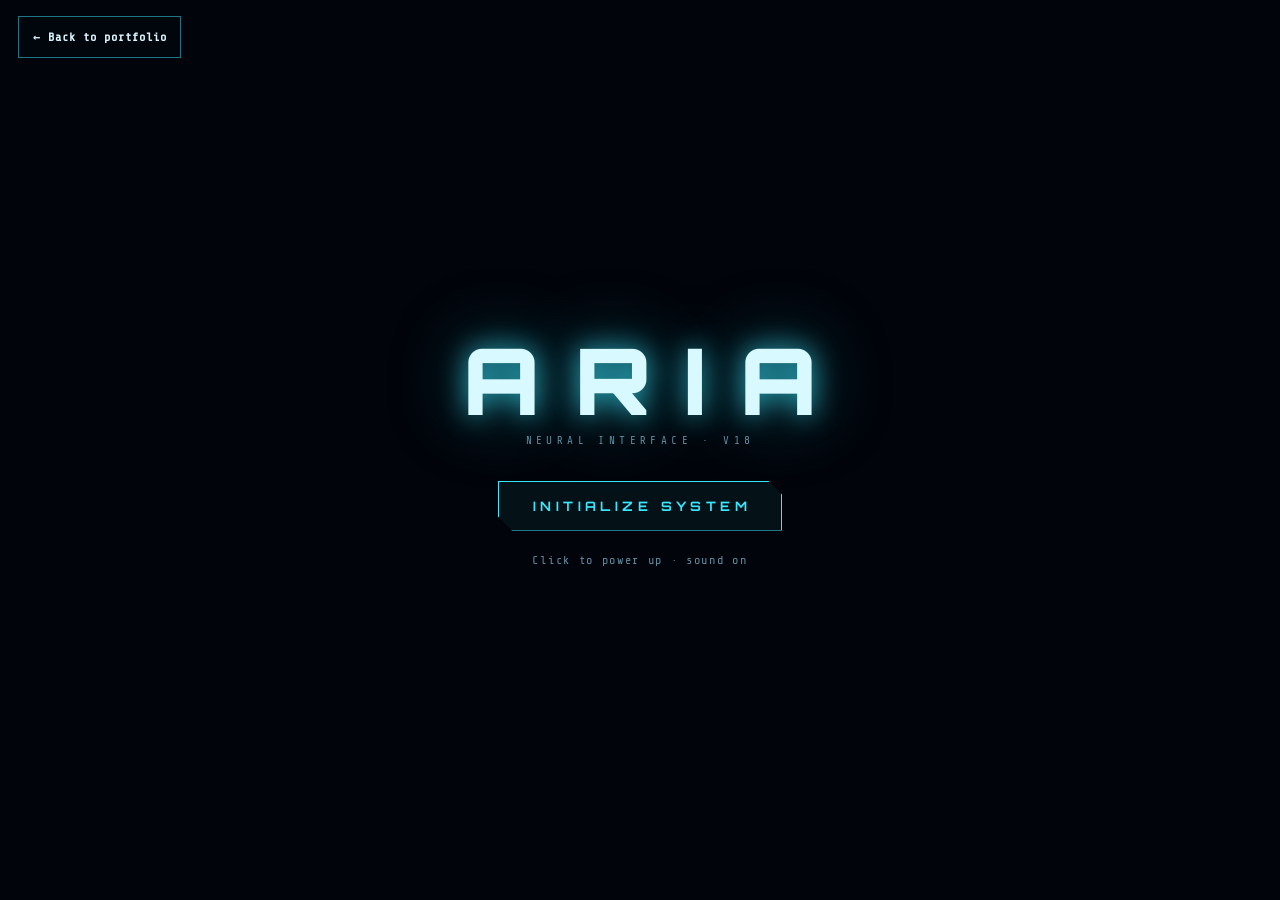
==== commit 1a2d82f0: "Add accessible return link from ARIA HUD" ====
--- a/projects/aria/index.html
+++ b/projects/aria/index.html
@@ -177,9 +177,14 @@
   .brand span{display:none}
 }
 @media(prefers-reduced-motion:reduce){*,*:before,*:after{animation-duration:.01ms!important;animation-iteration-count:1!important;transition-duration:.01ms!important}}
+
+.portfolio-return{position:fixed;top:16px;left:18px;z-index:110;display:inline-flex;align-items:center;min-height:42px;padding:9px 14px;border:1px solid rgba(56,232,255,.5);background:rgba(2,6,13,.88);color:#d8f6ff;text-decoration:none;font:600 12px "Share Tech Mono",monospace;letter-spacing:.08em;backdrop-filter:blur(8px);transition:background .2s,border-color .2s}
+.portfolio-return:hover{background:rgba(56,232,255,.15);border-color:#38e8ff}
+@media(prefers-reduced-motion:reduce){.portfolio-return{transition:none}}
 </style>
 </head>
 <body>
+<a class="portfolio-return" href="../../index.html" aria-label="Back to portfolio">← Back to portfolio</a>
 <canvas id="bgc"></canvas>
 <div class="grid"></div><div class="vig"></div><div class="scan"></div>
 <div class="frame"><i class="tl"></i><i class="tr"></i><i class="bl"></i><i class="br"></i></div>
@@ -285,7 +290,7 @@
 (()=>{
 'use strict';
 const $=s=>document.querySelector(s);
-const USER='Azan';
+const USER='Sir';
 const store={get(k,d){try{const v=localStorage.getItem(k);return v===null?d:v}catch(e){return d}},set(k,v){try{localStorage.setItem(k,v)}catch(e){}}};
 const reduce=matchMedia('(prefers-reduced-motion: reduce)').matches;
 
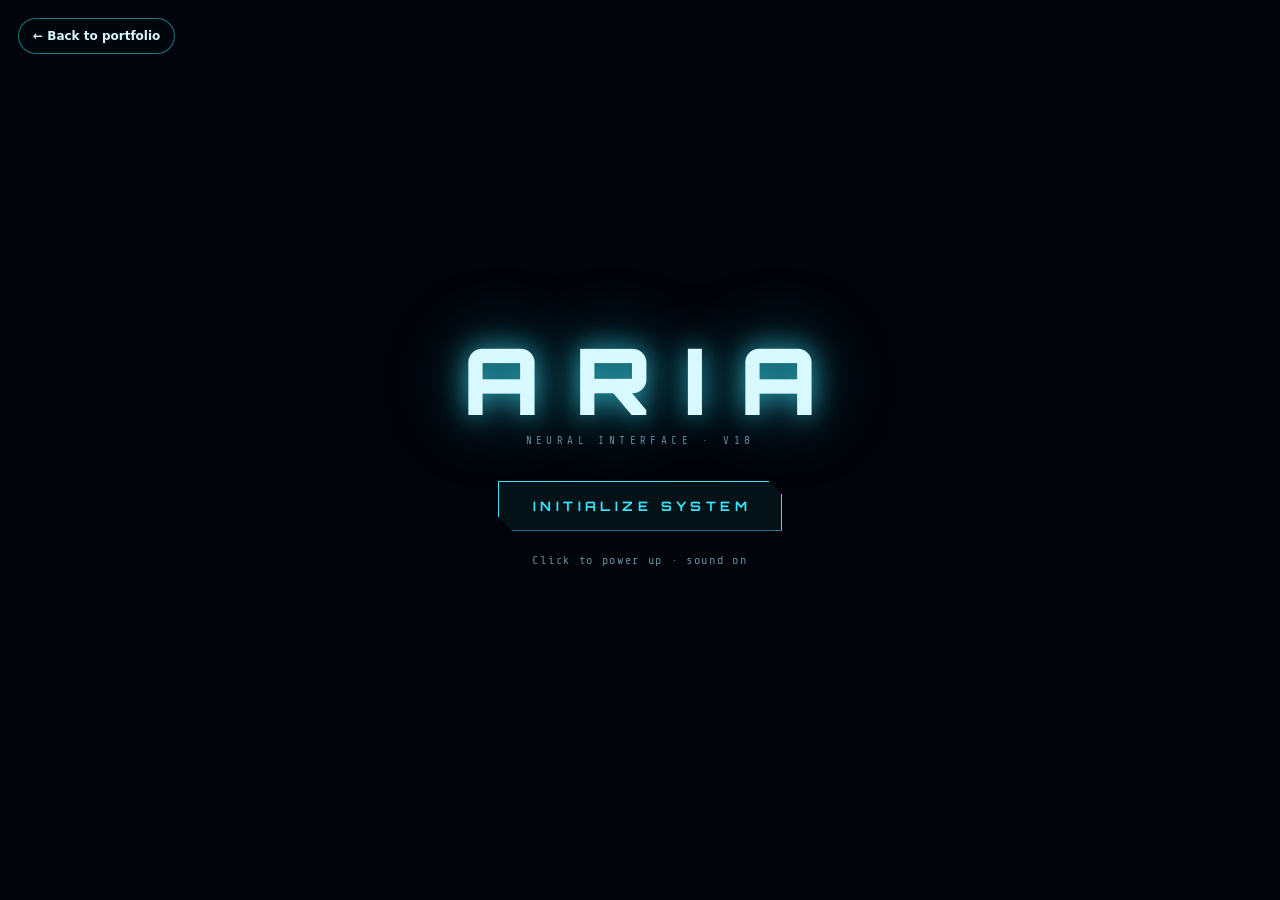
==== commit de784aed: "feat: add back to portfolio link to ARIA" ====
--- a/projects/aria/index.html
+++ b/projects/aria/index.html
@@ -177,14 +177,10 @@
   .brand span{display:none}
 }
 @media(prefers-reduced-motion:reduce){*,*:before,*:after{animation-duration:.01ms!important;animation-iteration-count:1!important;transition-duration:.01ms!important}}
-
-.portfolio-return{position:fixed;top:16px;left:18px;z-index:110;display:inline-flex;align-items:center;min-height:42px;padding:9px 14px;border:1px solid rgba(56,232,255,.5);background:rgba(2,6,13,.88);color:#d8f6ff;text-decoration:none;font:600 12px "Share Tech Mono",monospace;letter-spacing:.08em;backdrop-filter:blur(8px);transition:background .2s,border-color .2s}
-.portfolio-return:hover{background:rgba(56,232,255,.15);border-color:#38e8ff}
-@media(prefers-reduced-motion:reduce){.portfolio-return{transition:none}}
 </style>
 </head>
 <body>
-<a class="portfolio-return" href="../../index.html" aria-label="Back to portfolio">← Back to portfolio</a>
+<a href="../../" aria-label="Back to portfolio homepage" style="position:fixed;top:18px;left:18px;z-index:1000;display:inline-flex;align-items:center;gap:8px;padding:10px 14px;border:1px solid rgba(56,232,255,.5);border-radius:999px;background:rgba(2,6,13,.88);color:#d8f6ff;font:600 12px/1.2 Inter,system-ui,sans-serif;text-decoration:none;backdrop-filter:blur(12px)">← Back to portfolio</a>
 <canvas id="bgc"></canvas>
 <div class="grid"></div><div class="vig"></div><div class="scan"></div>
 <div class="frame"><i class="tl"></i><i class="tr"></i><i class="bl"></i><i class="br"></i></div>
